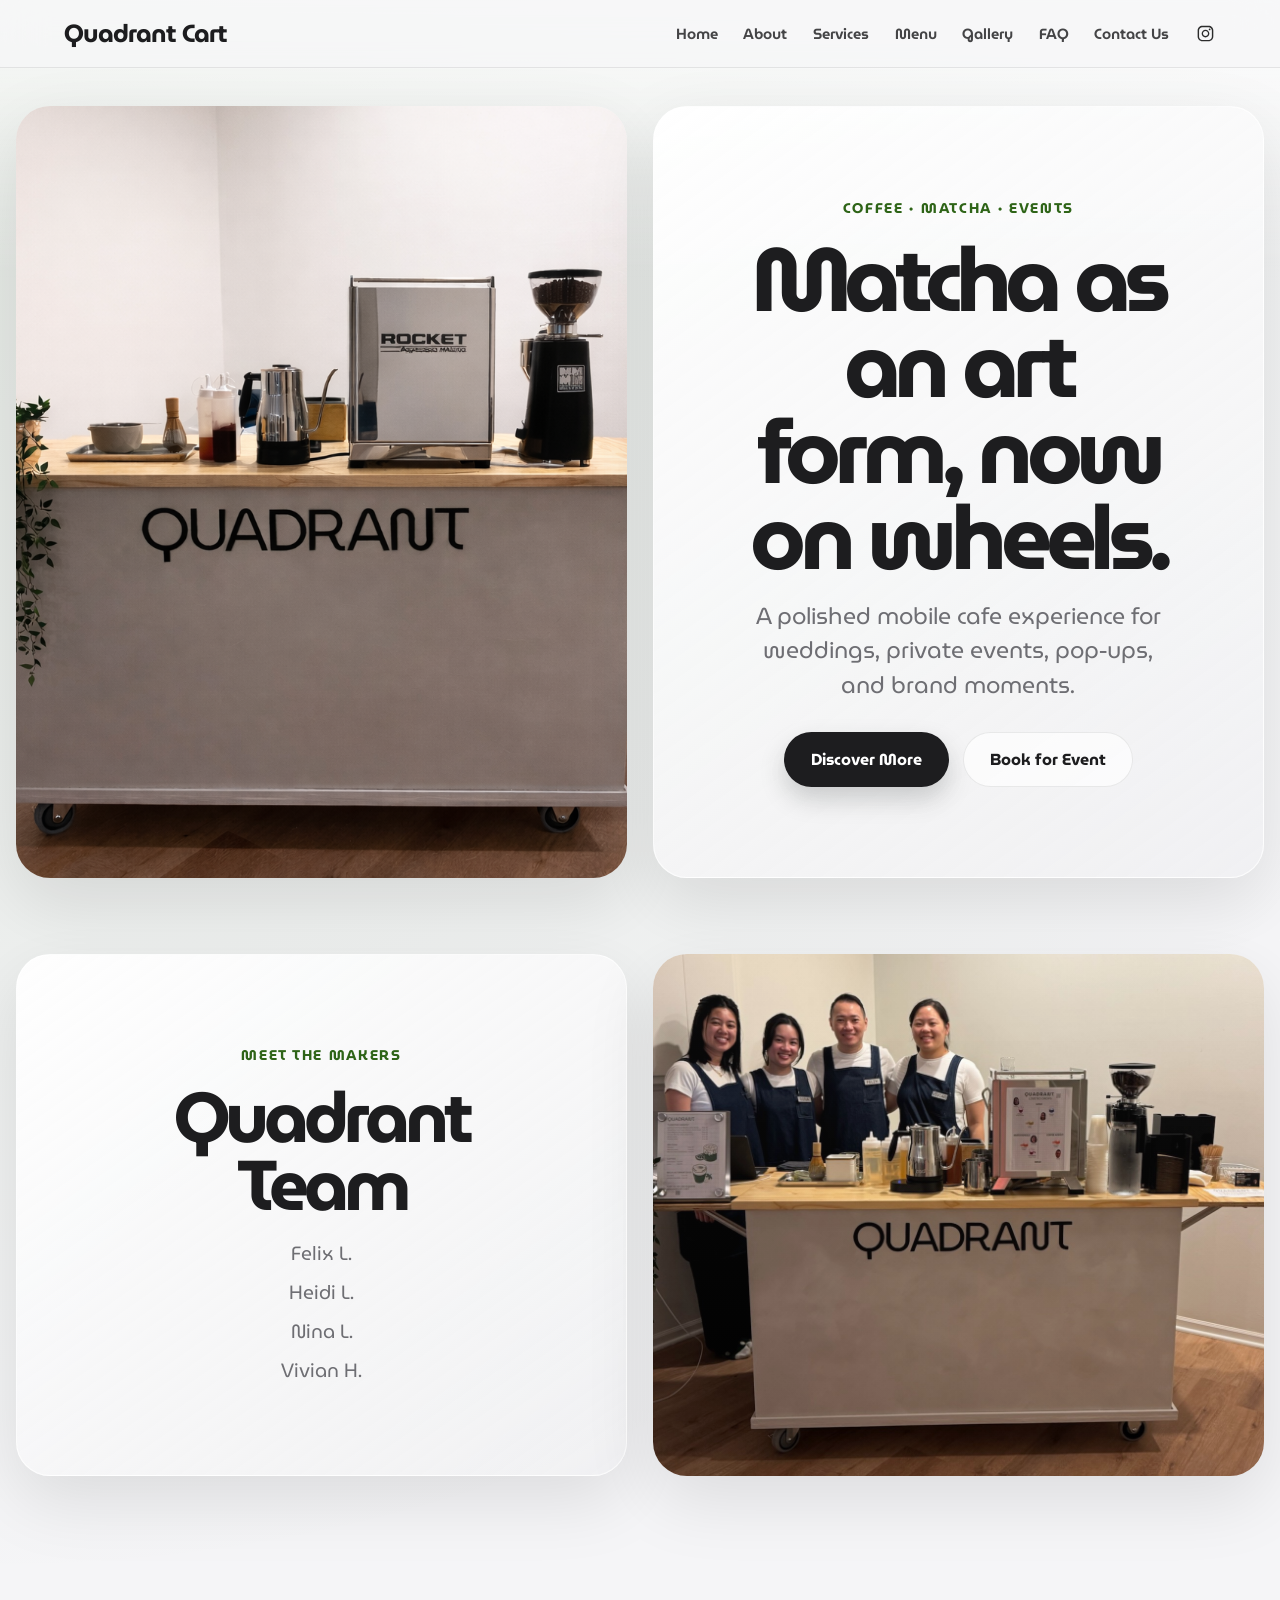
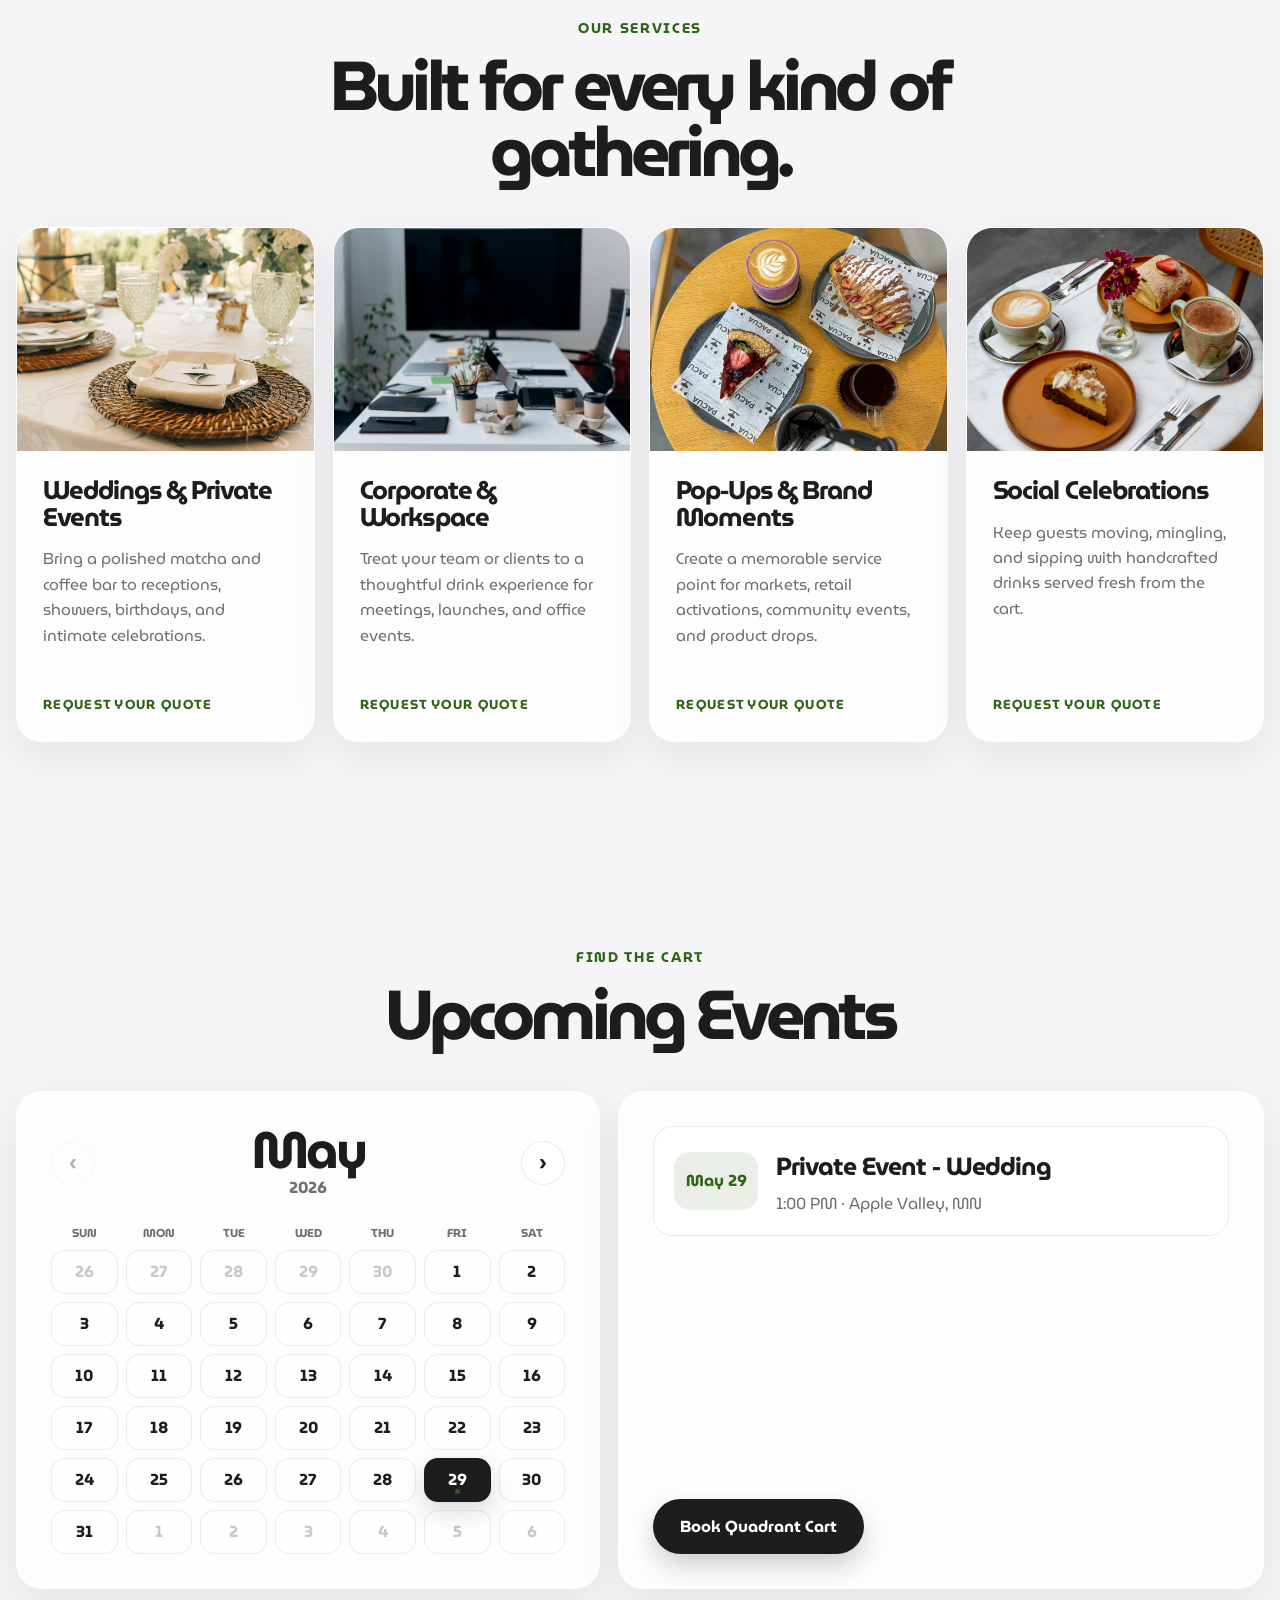
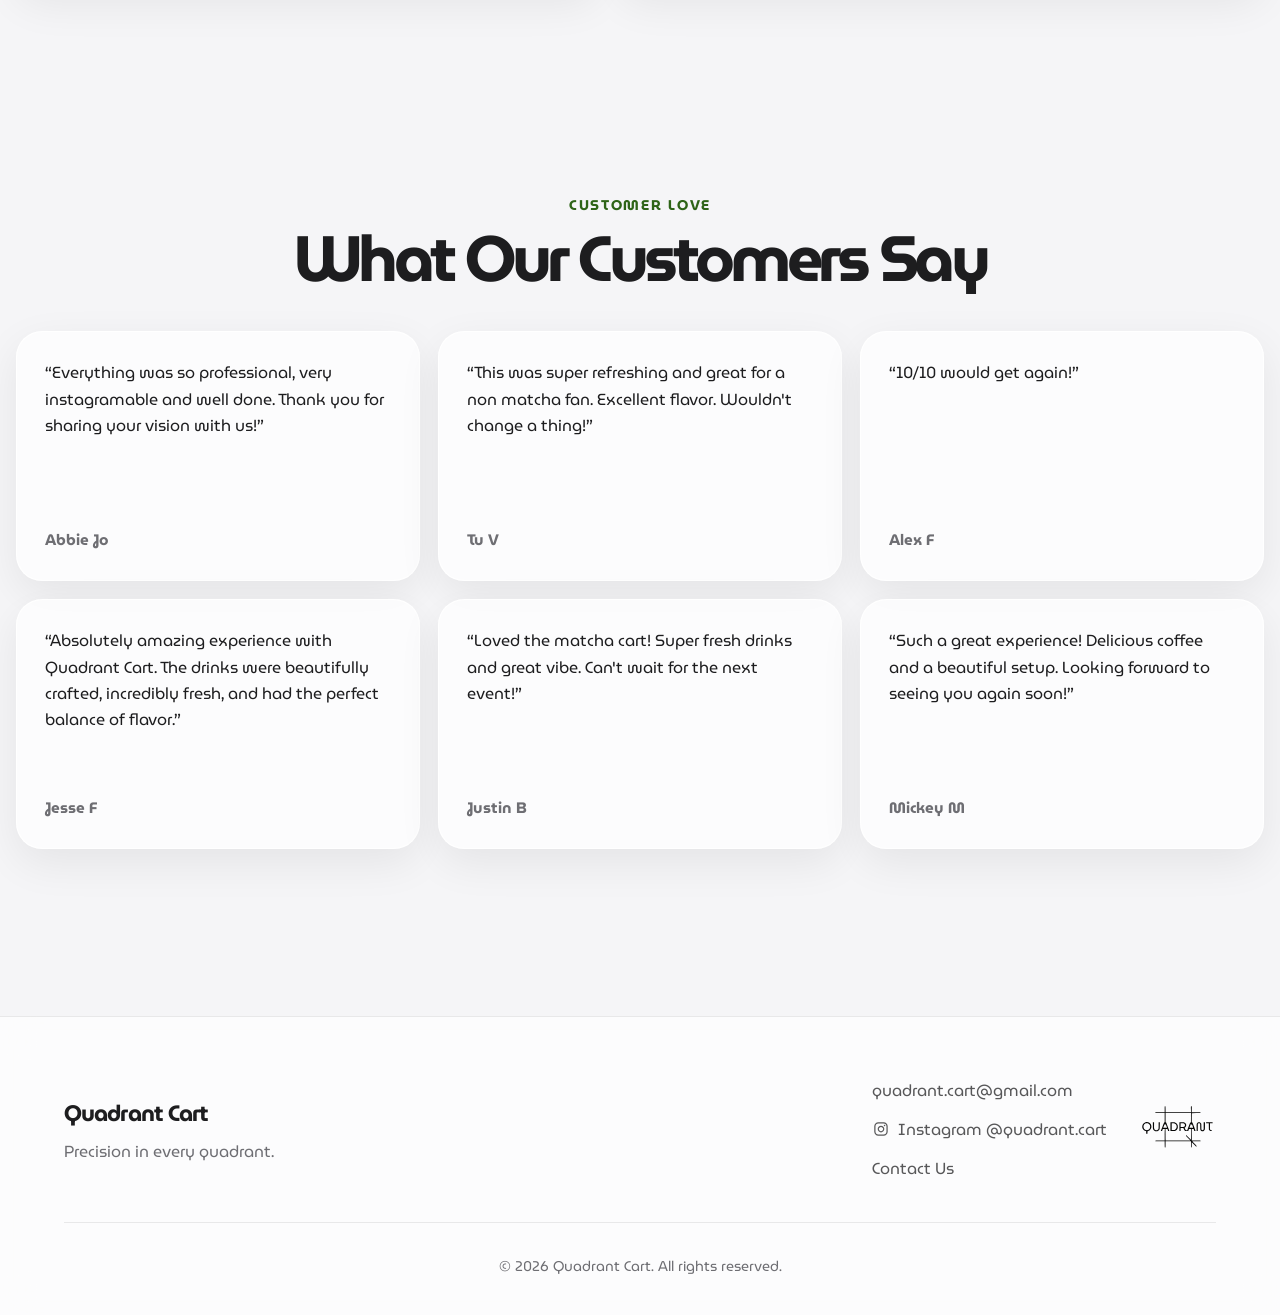
==== index.html @ f6ab9ba2 "full website update" ====
<!DOCTYPE html>
<html lang="en">

<head>
    <meta charset="UTF-8">
    <meta name="viewport" content="width=device-width, initial-scale=1.0">
    <title>QuadrantCart.com</title>

    <link rel="preconnect" href="https://fonts.googleapis.com">
    <link rel="preconnect" href="https://fonts.gstatic.com" crossorigin>
    <link rel="stylesheet" href="https://fonts.googleapis.com/css2?family=MuseoModerno:wght@400;600;700&display=swap">
    <link rel="stylesheet" href="styles.css">
</head>

<body>
    <header class="navbar">
        <a href="index.html" class="logo">Quadrant Cart</a>

        <nav aria-label="Main navigation">
            <ul class="nav-links">
                <li><a href="index.html">Home</a></li>
                <li><a href="about.html">About</a></li>
                <li><a href="services.html">Services</a></li>
                <li><a href="menu.html">Menu</a></li>
                <li><a href="gallery.html">Gallery</a></li>
                <li><a href="faq.html">FAQ</a></li>
                <li><a href="contact-us.html">Contact Us</a></li>
                <li>
                    <a href="https://www.instagram.com/quadrant.cart" target="_blank" rel="noopener">
                        <img src="insta-logo.svg" alt="@Quadrant.cart" class="nav-logo">
                    </a>
                </li>
            </ul>
        </nav>
    </header>

    <main>
        <section class="hero-section">
            <div class="box left-box" aria-label="Quadrant Cart matcha and coffee cart"></div>

            <div class="box right-box">
                <p class="eyebrow">Coffee • Matcha • Events</p>
                <h1>Matcha as an art form, now on wheels.</h1>
                <p class="hero-copy">A polished mobile cafe experience for weddings, private events, pop-ups, and brand moments.</p>
                <div class="button-group">
                    <a href="about.html" class="button button-dark">Discover More</a>
                    <a href="contact-us.html" class="button button-light">Book for Event</a>
                </div>
            </div>
        </section>

        <section class="hero-section_2 team-section">
            <div class="box left-box_2">
                <p class="eyebrow">Meet the makers</p>
                <h2>Quadrant Team</h2>
                <div class="team-list">
                    <a href="about.html#felix">Felix L.</a>
                    <a href="about.html#heidi">Heidi L.</a>
                    <a href="about.html#nina">Nina L.</a>
                    <a href="about.html#vivian">Vivian H.</a>
                </div>
            </div>
            <div class="box right-box_2" aria-label="Quadrant Cart team"></div>
        </section>

        <section class="home-services">
            <div class="section-heading">
                <p class="eyebrow">Our services</p>
                <h2>Built for every kind of gathering.</h2>
            </div>

            <div class="service-grid">
                <article class="service-card">
                    <img src="service-weddings.jpg" alt="Elegant wedding reception table setting">
                    <div class="service-card-content">
                        <h3>Weddings & Private Events</h3>
                        <p>Bring a polished matcha and coffee bar to receptions, showers, birthdays, and intimate celebrations.</p>
                        <a href="contact-us.html#booking" class="service-link">Request your quote</a>
                    </div>
                </article>

                <article class="service-card">
                    <img src="service-corporate.jpg" alt="Coffee cups arranged on a corporate meeting table">
                    <div class="service-card-content">
                        <h3>Corporate & Workspace</h3>
                        <p>Treat your team or clients to a thoughtful drink experience for meetings, launches, and office events.</p>
                        <a href="contact-us.html#booking" class="service-link">Request your quote</a>
                    </div>
                </article>

                <article class="service-card">
                    <img src="service-popups.jpg" alt="Coffee and pastries arranged for a pop-up event">
                    <div class="service-card-content">
                        <h3>Pop-Ups & Brand Moments</h3>
                        <p>Create a memorable service point for markets, retail activations, community events, and product drops.</p>
                        <a href="contact-us.html#booking" class="service-link">Request your quote</a>
                    </div>
                </article>

                <article class="service-card">
                    <img src="service-social.jpg" alt="Coffee drinks and desserts on a social celebration table">
                    <div class="service-card-content">
                        <h3>Social Celebrations</h3>
                        <p>Keep guests moving, mingling, and sipping with handcrafted drinks served fresh from the cart.</p>
                        <a href="contact-us.html#booking" class="service-link">Request your quote</a>
                    </div>
                </article>
            </div>
        </section>

        <section class="events-section" aria-labelledby="events-heading">
            <div class="section-heading">
                <p class="eyebrow">Find the cart</p>
                <h2 id="events-heading">Upcoming Events</h2>
            </div>

            <div class="events-panel">
                <div class="calendar-card" aria-label="Event calendar">
                    <div class="calendar-header">
                        <button type="button" class="calendar-nav-button" data-calendar-prev aria-label="View previous month">‹</button>
                        <div>
                            <p data-calendar-month>May</p>
                            <span data-calendar-year>2026</span>
                        </div>
                        <button type="button" class="calendar-nav-button" data-calendar-next aria-label="View next month">›</button>
                    </div>

                    <div class="calendar-grid" data-calendar-grid>
                        <span>Sun</span>
                        <span>Mon</span>
                        <span>Tue</span>
                        <span>Wed</span>
                        <span>Thu</span>
                        <span>Fri</span>
                        <span>Sat</span>
                    </div>
                </div>

                <div class="event-list" aria-label="Upcoming cart appearances">
                    <article class="event-card">
                        <time datetime="2026-05-29T13:00">May 29</time>
                        <div>
                            <h3>Private Event - Wedding</h3>
                            <p>1:00 PM · Apple Valley, MN</p>
                        </div>
                    </article>

                    <a href="contact-us.html#booking" class="button button-dark event-button">Book Quadrant Cart</a>
                </div>
            </div>
        </section>

        <section class="testimonials">
            <p class="eyebrow">Customer love</p>
            <h2>What Our Customers Say</h2>

            <div class="testimonial-container">
                <article class="testimonial-card">
                    <p>“Everything was so professional, very instagramable and well done. Thank you for sharing your vision with us!”</p>
                    <h4>Abbie Jo</h4>
                </article>

                <article class="testimonial-card">
                    <p>“This was super refreshing and great for a non matcha fan. Excellent flavor. Wouldn't change a thing!”</p>
                    <h4>Tu V</h4>
                </article>

                <article class="testimonial-card">
                    <p>“10/10 would get again!”</p>
                    <h4>Alex F</h4>
                </article>

                <article class="testimonial-card">
                    <p>“Absolutely amazing experience with Quadrant Cart. The drinks were beautifully crafted, incredibly fresh, and had the perfect balance of flavor.”</p>
                    <h4>Jesse F</h4>
                </article>

                <article class="testimonial-card">
                    <p>“Loved the matcha cart! Super fresh drinks and great vibe. Can't wait for the next event!”</p>
                    <h4>Justin B</h4>
                </article>

                <article class="testimonial-card">
                    <p>“Such a great experience! Delicious coffee and a beautiful setup. Looking forward to seeing you again soon!”</p>
                    <h4>Mickey M</h4>
                </article>
            </div>
        </section>
    </main>

    <footer class="footer">
        <div class="footer-content">
            <div class="footer-left">
                <h3>Quadrant Cart</h3>
                <p>Precision in every quadrant.</p>
            </div>

            <div class="footer-links">
                <a href="mailto:quadrant.cart@gmail.com">quadrant.cart@gmail.com</a>
                <a href="https://www.instagram.com/quadrant.cart" target="_blank" rel="noopener">Instagram @quadrant.cart</a>
                <a href="contact-us.html">Contact Us</a>
            </div>

            <div class="footer-logo">
                <a href="https://www.instagram.com/quadrant.cart" target="_blank" rel="noopener">
                    <img src="Logo.svg" alt="Quadrant Cart Logo" class="footer-img">
                </a>
            </div>
        </div>

        <div class="footer-bottom">
            <p>© 2026 Quadrant Cart. All rights reserved.</p>
        </div>
    </footer>
    <script>
        const eventDates = {
            "2026-05-29": "Private Event - Wedding"
        };

        const calendarMonths = [
            new Date(2026, 4, 1),
            new Date(2026, 5, 1),
            new Date(2026, 6, 1),
            new Date(2026, 7, 1)
        ];

        const calendarGrid = document.querySelector("[data-calendar-grid]");
        const calendarMonth = document.querySelector("[data-calendar-month]");
        const calendarYear = document.querySelector("[data-calendar-year]");
        const calendarPrevious = document.querySelector("[data-calendar-prev]");
        const calendarNext = document.querySelector("[data-calendar-next]");
        const monthFormatter = new Intl.DateTimeFormat("en-US", { month: "long" });
        let activeCalendarIndex = 0;

        const getDateKey = (year, month, day) => {
            const monthNumber = String(month + 1).padStart(2, "0");
            const dayNumber = String(day).padStart(2, "0");
            return `${year}-${monthNumber}-${dayNumber}`;
        };

        const renderCalendar = () => {
            const activeMonth = calendarMonths[activeCalendarIndex];
            const year = activeMonth.getFullYear();
            const month = activeMonth.getMonth();
            const firstDay = new Date(year, month, 1).getDay();
            const daysInMonth = new Date(year, month + 1, 0).getDate();
            const previousMonthDays = new Date(year, month, 0).getDate();

            calendarMonth.textContent = monthFormatter.format(activeMonth);
            calendarYear.textContent = year;
            calendarGrid.querySelectorAll(".calendar-day").forEach((day) => day.remove());

            for (let index = 0; index < 42; index += 1) {
                const day = document.createElement("span");
                day.className = "calendar-day";

                if (index < firstDay) {
                    day.textContent = previousMonthDays - firstDay + index + 1;
                    day.classList.add("is-muted");
                } else if (index >= firstDay + daysInMonth) {
                    day.textContent = index - firstDay - daysInMonth + 1;
                    day.classList.add("is-muted");
                } else {
                    const dateNumber = index - firstDay + 1;
                    const dateKey = getDateKey(year, month, dateNumber);
                    day.textContent = dateNumber;

                    if (eventDates[dateKey]) {
                        day.classList.add("has-event");
                        day.setAttribute("aria-label", `${eventDates[dateKey]} on ${monthFormatter.format(activeMonth)} ${dateNumber}, ${year}`);
                    }
                }

                calendarGrid.append(day);
            }

            calendarPrevious.disabled = activeCalendarIndex === 0;
            calendarNext.disabled = activeCalendarIndex === calendarMonths.length - 1;
        };

        calendarPrevious.addEventListener("click", () => {
            if (activeCalendarIndex > 0) {
                activeCalendarIndex -= 1;
                renderCalendar();
            }
        });

        calendarNext.addEventListener("click", () => {
            if (activeCalendarIndex < calendarMonths.length - 1) {
                activeCalendarIndex += 1;
                renderCalendar();
            }
        });

        renderCalendar();
    </script>
</body>

</html>
---- styles.css ----
:root {
    --bg: #f5f5f7;
    --surface: rgba(255, 255, 255, 0.78);
    --surface-solid: #ffffff;
    --text: #1d1d1f;
    --muted: #6e6e73;
    --line: rgba(0, 0, 0, 0.08);
    --accent: #2e6417;
    --shadow: 0 24px 70px rgba(0, 0, 0, 0.10);
    --radius-xl: 34px;
    --radius-md: 18px;
}

* {
    box-sizing: border-box;
}

html {
    scroll-behavior: smooth;
    scroll-padding-top: 96px;
}

body {
    margin: 0;
    background:
        radial-gradient(circle at top left, rgba(46, 100, 23, 0.10), transparent 34%),
        var(--bg);
    color: var(--text);
    font-family: 'MuseoModerno', -apple-system, BlinkMacSystemFont, "SF Pro Display", "Segoe UI", sans-serif;
    -webkit-font-smoothing: antialiased;
}

body::before {
    content: "";
    position: fixed;
    inset: 0;
    pointer-events: none;
    background: linear-gradient(180deg, rgba(255, 255, 255, 0.80), transparent 280px);
    z-index: -1;
}

.navbar {
    position: sticky;
    top: 0;
    z-index: 10;
    display: flex;
    justify-content: space-between;
    align-items: center;
    min-height: 64px;
    padding: 14px clamp(20px, 5vw, 72px);
    background: rgba(245, 245, 247, 0.72);
    border-bottom: 1px solid var(--line);
    backdrop-filter: saturate(180%) blur(22px);
    -webkit-backdrop-filter: saturate(180%) blur(22px);
}

.logo {
    color: var(--text);
    text-decoration: none;
    font-size: clamp(1.15rem, 2vw, 1.55rem);
    font-weight: 700;
    letter-spacing: -0.04em;
    white-space: nowrap;
}

.logo:hover {
    opacity: 0.72;
}

nav {
    display: flex;
    align-items: center;
}

.nav-links {
    list-style: none;
    display: flex;
    align-items: center;
    gap: clamp(12px, 2vw, 28px);
    margin: 0;
    padding: 0;
}

.nav-links a {
    color: var(--text);
    text-decoration: none;
    font-size: 0.92rem;
    font-weight: 600;
    opacity: 0.82;
    transition: opacity 0.2s ease, color 0.2s ease;
}

.nav-links a:hover {
    color: var(--accent);
    opacity: 1;
}

.nav-logo {
    display: block;
    height: 21px;
    width: auto;
}

main {
    width: min(100% - 32px, 1440px);
    margin: 0 auto;
}

.hero-section,
.hero-section_2 {
    display: grid;
    grid-template-columns: minmax(0, 1fr) minmax(0, 1fr);
    gap: clamp(16px, 2vw, 28px);
    min-height: 720px;
    padding: clamp(18px, 3vw, 38px) 0;
}

.box {
    min-width: 0;
    overflow: hidden;
    border-radius: var(--radius-xl);
    box-shadow: var(--shadow);
}

.left-box {
    background: url('cof_cart.png') center/cover no-repeat;
}

.right-box,
.left-box_2 {
    display: flex;
    flex-direction: column;
    justify-content: center;
    align-items: center;
    text-align: center;
    gap: 18px;
    padding: clamp(42px, 7vw, 96px);
    background: linear-gradient(145deg, rgba(255,255,255,0.94), rgba(239,239,241,0.72));
    border: 1px solid rgba(255, 255, 255, 0.72);
}

.eyebrow {
    margin: 0;
    color: var(--accent);
    font-size: 0.88rem;
    font-weight: 700;
    letter-spacing: 0.12em;
    text-transform: uppercase;
}

.right-box h1,
.left-box_2 h2,
.testimonials h2,
.about-right h2,
.faq-section h2 {
    margin: 0;
    color: var(--text);
    font-weight: 700;
    letter-spacing: -0.07em;
    line-height: 0.96;
}

.right-box h1 {
    max-width: 720px;
    font-size: clamp(3.5rem, 7vw, 7.8rem);
}

.hero-copy {
    max-width: 560px;
    margin: 0;
    color: var(--muted);
    font-size: clamp(1.08rem, 1.8vw, 1.45rem);
    line-height: 1.5;
}

.button-group {
    display: flex;
    justify-content: center;
    align-items: center;
    flex-wrap: wrap;
    gap: 14px;
    margin-top: 12px;
}

.button,
.but_dis,
.but_book_event {
    display: inline-flex;
    align-items: center;
    justify-content: center;
    min-height: 48px;
    padding: 14px 26px;
    border: 1px solid transparent;
    border-radius: 999px;
    font-family: inherit;
    font-size: 1rem;
    font-weight: 700;
    text-decoration: none;
    cursor: pointer;
    transition: transform 0.22s ease, box-shadow 0.22s ease, background 0.22s ease;
}

.button:hover,
.but_dis:hover,
.but_book_event:hover {
    transform: translateY(-2px);
}

.button-dark,
.but_dis {
    background: var(--text);
    color: white;
    box-shadow: 0 12px 26px rgba(0, 0, 0, 0.18);
}

.button-light,
.but_book_event {
    background: rgba(255, 255, 255, 0.68);
    color: var(--text);
    border-color: var(--line);
}

.team-section {
    min-height: 560px;
}

.left-box_2 h2 {
    font-size: clamp(3rem, 5.5vw, 6.2rem);
}

.team-list {
    display: grid;
    gap: 8px;
    color: var(--muted);
    font-size: clamp(1rem, 1.5vw, 1.25rem);
}

.team-list a {
    margin: 0;
    color: var(--muted);
    text-decoration: none;
    transition: color 0.2s ease, transform 0.2s ease;
}

.team-list a:hover {
    color: var(--accent);
    transform: translateY(-1px);
}

.right-box_2 {
    background:
        linear-gradient(180deg, rgba(255,255,255,0.04), rgba(0,0,0,0.05)),
        url('quad_team.JPG') center/cover no-repeat;
}

.home-services {
    padding: clamp(76px, 8vw, 128px) 0;
}

.section-heading {
    display: grid;
    gap: 14px;
    margin: 0 auto 42px;
    text-align: center;
}

.section-heading h2 {
    max-width: 820px;
    margin: 0 auto;
    color: var(--text);
    font-size: clamp(2.7rem, 5.4vw, 6rem);
    font-weight: 700;
    letter-spacing: -0.07em;
    line-height: 0.96;
}

.service-grid {
    display: grid;
    grid-template-columns: repeat(4, minmax(0, 1fr));
    gap: 18px;
}

.service-card {
    min-width: 0;
    overflow: hidden;
    background: rgba(255, 255, 255, 0.74);
    border: 1px solid rgba(255, 255, 255, 0.82);
    border-radius: 26px;
    box-shadow: 0 14px 44px rgba(0,0,0,0.07);
    transition: transform 0.22s ease, box-shadow 0.22s ease;
}

.service-card:hover {
    transform: translateY(-6px);
    box-shadow: 0 20px 56px rgba(0,0,0,0.10);
}

.service-card img {
    display: block;
    width: 100%;
    aspect-ratio: 4 / 3;
    object-fit: cover;
}

.service-card:nth-child(1) img {
    object-position: center 58%;
}

.service-card:nth-child(2) img {
    object-position: center 62%;
}

.service-card:nth-child(3) img {
    object-position: center 48%;
}

.service-card:nth-child(4) img {
    object-position: center 58%;
}

.service-card-content {
    display: flex;
    min-height: 290px;
    flex-direction: column;
    gap: 16px;
    padding: 26px;
}

.service-card h3 {
    margin: 0;
    color: var(--text);
    font-size: clamp(1.35rem, 2vw, 1.95rem);
    letter-spacing: -0.04em;
    line-height: 1.05;
}

.service-card p {
    margin: 0;
    color: var(--muted);
    font-size: 0.98rem;
    line-height: 1.62;
}

.service-link {
    display: inline-flex;
    width: fit-content;
    margin-top: auto;
    color: var(--accent);
    font-size: 0.82rem;
    font-weight: 700;
    letter-spacing: 0.10em;
    text-decoration: none;
    text-transform: uppercase;
}

.service-link:hover {
    color: var(--text);
}

.events-section {
    padding: clamp(76px, 8vw, 128px) 0;
}

.events-panel {
    display: grid;
    grid-template-columns: minmax(320px, 0.95fr) minmax(0, 1.05fr);
    gap: 18px;
    align-items: stretch;
}

.calendar-card,
.event-list {
    background: rgba(255, 255, 255, 0.74);
    border: 1px solid rgba(255, 255, 255, 0.82);
    border-radius: 26px;
    box-shadow: 0 14px 44px rgba(0,0,0,0.07);
}

.calendar-card {
    padding: clamp(22px, 3vw, 34px);
}

.calendar-header {
    display: flex;
    justify-content: space-between;
    align-items: center;
    gap: 18px;
    margin-bottom: 24px;
}

.calendar-header div {
    text-align: center;
}

.calendar-header p {
    margin: 0;
    color: var(--text);
    font-size: clamp(2rem, 4vw, 3.6rem);
    font-weight: 700;
    letter-spacing: -0.06em;
    line-height: 0.96;
}

.calendar-header span {
    color: var(--muted);
    font-weight: 700;
}

.calendar-nav-button {
    display: grid;
    place-items: center;
    width: 44px;
    height: 44px;
    flex: 0 0 auto;
    border: 1px solid var(--line);
    border-radius: 999px;
    background: rgba(255, 255, 255, 0.72);
    color: var(--text);
    cursor: pointer;
    font-family: inherit;
    font-size: 1.45rem;
    font-weight: 700;
    transition: background 0.22s ease, color 0.22s ease, opacity 0.22s ease;
}

.calendar-nav-button:hover:not(:disabled) {
    background: var(--text);
    color: white;
}

.calendar-nav-button:disabled {
    cursor: not-allowed;
    opacity: 0.34;
}

.calendar-grid {
    display: grid;
    grid-template-columns: repeat(7, minmax(0, 1fr));
    gap: 8px;
}

.calendar-grid > span:not(.calendar-day) {
    color: var(--muted);
    font-size: 0.72rem;
    font-weight: 700;
    text-align: center;
    text-transform: uppercase;
}

.calendar-day {
    display: grid;
    place-items: center;
    min-height: 44px;
    border: 1px solid var(--line);
    border-radius: 14px;
    background: rgba(255, 255, 255, 0.64);
    color: var(--text);
    font-weight: 700;
}

.calendar-day.is-muted {
    color: rgba(110, 110, 115, 0.38);
}

.calendar-day.has-event {
    position: relative;
    background: var(--text);
    color: white;
    box-shadow: 0 10px 24px rgba(0, 0, 0, 0.14);
}

.calendar-day.has-event::after {
    content: "";
    position: absolute;
    bottom: 7px;
    width: 5px;
    height: 5px;
    border-radius: 999px;
    background: var(--accent);
}

.event-list {
    display: flex;
    flex-direction: column;
    gap: 14px;
    padding: clamp(22px, 3vw, 34px);
}

.event-card {
    display: grid;
    grid-template-columns: 84px 1fr;
    gap: 18px;
    align-items: center;
    padding: 20px;
    border: 1px solid var(--line);
    border-radius: 20px;
    background: rgba(255, 255, 255, 0.68);
}

.event-card time {
    display: grid;
    place-items: center;
    min-height: 58px;
    border-radius: 16px;
    background: rgba(46, 100, 23, 0.10);
    color: var(--accent);
    font-weight: 700;
}

.event-card h3 {
    margin: 0 0 6px;
    color: var(--text);
    font-size: clamp(1.15rem, 2vw, 1.55rem);
    letter-spacing: -0.04em;
}

.event-card p {
    margin: 0;
    color: var(--muted);
    line-height: 1.45;
}

.event-button {
    align-self: flex-start;
    margin-top: auto;
}

.services-page {
    padding: clamp(64px, 8vw, 112px) 0 24px;
}

.services-page-hero {
    max-width: 920px;
    margin: 0 auto clamp(58px, 7vw, 92px);
    text-align: center;
}

.services-page-hero h1 {
    margin: 12px auto 20px;
    color: var(--text);
    font-size: clamp(3rem, 7vw, 7rem);
    font-weight: 700;
    letter-spacing: -0.07em;
    line-height: 0.96;
}

.services-page-hero p:last-child {
    max-width: 720px;
    margin: 0 auto;
    color: var(--muted);
    font-size: clamp(1.05rem, 1.6vw, 1.3rem);
    line-height: 1.55;
}

.package-section,
.service-details-section,
.quote-section {
    padding: clamp(58px, 7vw, 92px) 0;
}

.package-grid {
    display: grid;
    grid-template-columns: repeat(4, minmax(0, 1fr));
    gap: 18px;
}

.package-card,
.service-detail-card,
.quote-section {
    background: rgba(255, 255, 255, 0.74);
    border: 1px solid rgba(255, 255, 255, 0.82);
    border-radius: 26px;
    box-shadow: 0 14px 44px rgba(0,0,0,0.07);
}

.package-card {
    display: flex;
    min-height: 330px;
    flex-direction: column;
    padding: 28px;
}

.package-number {
    margin: 0 0 22px;
    color: var(--accent);
    font-size: clamp(1.45rem, 2.4vw, 2rem);
    font-weight: 700;
    letter-spacing: -0.04em;
}

.package-card ul,
.service-detail-card ul {
    display: grid;
    gap: 12px;
    margin: 0;
    padding-left: 20px;
    color: var(--text);
    line-height: 1.55;
}

.package-card li::marker,
.service-detail-card li::marker {
    color: var(--accent);
}

.service-details-section {
    display: grid;
    grid-template-columns: repeat(2, minmax(0, 1fr));
    gap: 18px;
}

.service-detail-card {
    padding: 32px;
}

.service-detail-card h2,
.quote-copy h2 {
    margin: 0 0 14px;
    color: var(--text);
    font-size: clamp(2rem, 4vw, 3.8rem);
    letter-spacing: -0.07em;
    line-height: 0.96;
}

.service-detail-card p,
.quote-copy p {
    margin: 0 0 22px;
    color: var(--muted);
    line-height: 1.65;
}

.quote-section {
    display: grid;
    grid-template-columns: minmax(0, 0.82fr) minmax(320px, 1.18fr);
    gap: clamp(28px, 5vw, 70px);
    align-items: start;
    padding: clamp(28px, 5vw, 54px);
}

.quote-copy {
    position: sticky;
    top: 104px;
}

.quote-form {
    display: flex;
    flex-direction: column;
    gap: 18px;
}

.quote-form input,
.quote-form select,
.quote-form textarea {
    width: 100%;
    padding: 18px;
    border: 1px solid var(--line);
    border-radius: 16px;
    background: rgba(255, 255, 255, 0.78);
    color: var(--text);
    font-family: inherit;
    font-size: 0.95rem;
}

.quote-form input:focus,
.quote-form select:focus,
.quote-form textarea:focus {
    border-color: rgba(46, 100, 23, 0.42);
    box-shadow: 0 0 0 4px rgba(46, 100, 23, 0.10);
    outline: none;
}

.quote-options {
    display: grid;
    gap: 12px;
    margin: 0;
    padding: 18px;
    border: 1px solid var(--line);
    border-radius: 16px;
    background: rgba(255, 255, 255, 0.50);
}

.quote-options legend {
    padding: 0 8px;
    color: var(--muted);
    font-size: 0.86rem;
    font-weight: 700;
}

.quote-options label {
    display: flex;
    gap: 10px;
    align-items: center;
    color: var(--text);
}

.quote-options input {
    width: auto;
}

.quote-form button {
    align-self: flex-start;
    min-height: 48px;
    padding: 14px 26px;
    border: 1px solid var(--text);
    border-radius: 999px;
    background: var(--text);
    color: white;
    cursor: pointer;
    font-family: inherit;
    font-size: 1rem;
    font-weight: 700;
}

.quote-form button:hover {
    background: transparent;
    color: var(--text);
}

.testimonials {
    padding: clamp(78px, 8vw, 132px) 0;
    text-align: center;
}

.testimonials h2 {
    margin: 12px auto 42px;
    max-width: 820px;
    font-size: clamp(2.6rem, 5vw, 5.6rem);
}

.testimonial-container {
    display: grid;
    grid-template-columns: repeat(3, minmax(0, 1fr));
    gap: 18px;
}

.testimonial-card {
    display: flex;
    flex-direction: column;
    justify-content: space-between;
    min-height: 250px;
    padding: 28px;
    text-align: left;
    background: rgba(255, 255, 255, 0.72);
    border: 1px solid rgba(255, 255, 255, 0.80);
    border-radius: 26px;
    box-shadow: 0 14px 44px rgba(0,0,0,0.07);
    transition: transform 0.22s ease, box-shadow 0.22s ease;
}

.testimonial-card:hover {
    transform: translateY(-6px);
    box-shadow: 0 20px 56px rgba(0,0,0,0.10);
}

.testimonial-card p {
    margin: 0;
    color: var(--text);
    font-size: 1rem;
    line-height: 1.65;
}

.testimonial-card h4 {
    margin: 24px 0 0;
    color: var(--muted);
    font-size: 0.95rem;
}

.footer {
    margin: clamp(32px, 5vw, 72px) auto 0;
    padding: 54px clamp(20px, 5vw, 72px) 24px;
    color: var(--text);
    background: rgba(255, 255, 255, 0.70);
    border-top: 1px solid var(--line);
    backdrop-filter: blur(18px);
    -webkit-backdrop-filter: blur(18px);
}

.footer-content {
    display: grid;
    grid-template-columns: 1fr auto auto;
    align-items: center;
    gap: 32px;
    max-width: 1440px;
    margin: 0 auto;
}

.footer-left h3 {
    margin: 0 0 8px;
    font-size: 1.4rem;
    letter-spacing: -0.04em;
}

.footer-left p {
    margin: 0;
    color: var(--muted);
}

.footer-links a,
.footer-social a {
    display: block;
    color: var(--text);
    text-decoration: none;
    margin: 7px 0;
    opacity: 0.74;
    transition: opacity 0.2s ease, color 0.2s ease, transform 0.2s ease;
}

.footer-links a:hover,
.footer-social a:hover {
    color: var(--accent);
    opacity: 1;
}

.footer-links a[href*="instagram"] {
    display: inline-flex;
    align-items: center;
    gap: 8px;
}

.footer-links a[href*="instagram"]::before {
    content: "";
    width: 18px;
    height: 18px;
    flex: 0 0 18px;
    background: currentColor;
    -webkit-mask: url("insta-logo.svg") center / contain no-repeat;
    mask: url("insta-logo.svg") center / contain no-repeat;
}

.footer-links a[href*="instagram"]:hover {
    transform: translateX(2px);
}

.footer-bottom {
    max-width: 1440px;
    margin: 34px auto 0;
    padding-top: 18px;
    border-top: 1px solid var(--line);
    text-align: center;
    color: var(--muted);
    font-size: 0.88rem;
}

.footer-img {
    display: block;
    height: 64px;
    width: auto;
    transition: transform 0.22s ease, opacity 0.22s ease;
}

.footer-img:hover {
    transform: scale(1.04);
}

.gallery-page {
    padding: clamp(64px, 8vw, 112px) 0 24px;
}

.gallery-hero {
    max-width: 900px;
    margin: 0 auto clamp(48px, 6vw, 76px);
    text-align: center;
}

.gallery-hero h1 {
    margin: 12px auto 18px;
    color: var(--text);
    font-size: clamp(3.2rem, 7vw, 7rem);
    font-weight: 700;
    letter-spacing: -0.07em;
    line-height: 0.96;
}

.gallery-hero p:last-child {
    max-width: 680px;
    margin: 0 auto;
    color: var(--muted);
    font-size: clamp(1.05rem, 1.6vw, 1.3rem);
    line-height: 1.55;
}

.gallery-section {
    padding: 0 0 clamp(58px, 7vw, 92px);
}

.gallery-container {
    columns: 3 280px;
    column-gap: 18px;
}

.gallery-item {
    display: inline-block;
    width: 100%;
    margin: 0 0 18px;
    overflow: hidden;
    border: 1px solid rgba(255, 255, 255, 0.82);
    border-radius: 26px;
    background: transparent;
    box-shadow: 0 14px 44px rgba(0,0,0,0.07);
    transition: transform 0.22s ease, box-shadow 0.22s ease;
    break-inside: avoid;
}

.gallery-item:hover {
    transform: translateY(-6px);
    box-shadow: 0 20px 56px rgba(0,0,0,0.10);
}

.gallery-image-button {
    display: block;
    width: 100%;
    padding: 0;
    border: 0;
    background: transparent;
    cursor: zoom-in;
    line-height: 0;
}

.gallery-image-button:focus-visible {
    outline: 4px solid rgba(46, 100, 23, 0.28);
    outline-offset: -4px;
}

.gallery-item img {
    width: 100%;
    height: auto;
    display: block;
    transition: transform 0.32s ease;
}

.gallery-item:hover img {
    transform: scale(1.04);
}

.gallery-lightbox {
    position: fixed;
    inset: 0;
    z-index: 100;
    display: grid;
    place-items: center;
    padding: clamp(18px, 4vw, 52px);
    background: rgba(245, 245, 247, 0.86);
    backdrop-filter: blur(18px);
    -webkit-backdrop-filter: blur(18px);
}

.gallery-lightbox[hidden] {
    display: none;
}

.gallery-lightbox img {
    max-width: min(100%, 1180px);
    max-height: 86vh;
    object-fit: contain;
    border-radius: 26px;
    box-shadow: var(--shadow);
    animation: galleryPop 0.22s ease-out;
}

.gallery-lightbox-close {
    position: fixed;
    top: clamp(16px, 3vw, 32px);
    right: clamp(16px, 3vw, 32px);
    min-height: 44px;
    padding: 11px 18px;
    border: 1px solid var(--line);
    border-radius: 999px;
    background: var(--text);
    color: white;
    cursor: pointer;
    font-family: inherit;
    font-weight: 700;
}

.has-open-lightbox {
    overflow: hidden;
}

@keyframes galleryPop {
    from {
        opacity: 0;
        transform: scale(0.96);
    }
    to {
        opacity: 1;
        transform: scale(1);
    }
}

.about-section {
    padding: 70px 20px;
}

.about-container {
    max-width: 1200px;
    margin: 0 auto;
    display: flex;
    align-items: center;
    gap: 60px;
}

.about-left,
.about-right {
    flex: 1;
}

.about-left {
    display: flex;
    align-items: center;
    justify-content: center;
    aspect-ratio: 4 / 3;
    overflow: hidden;
    border-radius: 28px;
    background: var(--soft);
    box-shadow: var(--shadow);
}

.about-left img {
    width: 100%;
    height: 100%;
    object-fit: cover;
    object-position: center;
    display: block;
}

.about-left-felix {
    display: block;
    aspect-ratio: auto;
    background: transparent;
}

.about-left img[src="felix.PNG"] {
    height: auto;
    object-fit: initial;
}

.about-left img[src="heidi.HEIC"] {
    object-position: 68% center;
}

.about-left img[src="vivian.PNG"] {
    object-position: center 28%;
}

.about-right h2 {
    font-size: clamp(2.4rem, 4vw, 4.4rem);
    margin-bottom: 20px;
}

.about-right p {
    color: var(--muted);
    font-size: 1.12rem;
    line-height: 1.7;
}

.about-container.reverse {
    flex-direction: row-reverse;
}

.faq-section {
    max-width: 920px;
    margin: 0 auto;
    padding: 88px 20px;
}

.faq-section > .eyebrow {
    text-align: center;
}

.faq-section h2 {
    text-align: center;
    font-size: clamp(2.4rem, 5vw, 5rem);
    margin-bottom: 44px;
}

.faq details {
    margin-bottom: 14px;
    padding: 22px 24px;
    background: rgba(255, 255, 255, 0.74);
    border: 1px solid rgba(255, 255, 255, 0.82);
    border-radius: 20px;
    box-shadow: 0 12px 34px rgba(0,0,0,0.06);
}

.faq summary {
    color: var(--text);
    font-size: 1.15rem;
    font-weight: 700;
    cursor: pointer;
    list-style: none;
    position: relative;
    padding-right: 34px;
}

.faq summary::-webkit-details-marker {
    display: none;
}

.faq summary::after {
    content: "+";
    position: absolute;
    right: 0;
    font-size: 1.6rem;
    transition: 0.3s;
}

.faq details[open] summary::after {
    content: "−";
}

.faq p {
    margin-top: 15px;
    color: var(--muted);
    font-size: 1rem;
    line-height: 1.65;
}

@keyframes fadeIn {
    from {
        opacity: 0;
        transform: translateY(-5px);
    }
    to {
        opacity: 1;
        transform: translateY(0);
    }
}

details[open] p {
    animation: fadeIn 0.3s ease-in;
}

.contact-form {
    max-width: 620px;
    margin: auto;
    display: flex;
    flex-direction: column;
    gap: 15px;
}

.contact-form input,
.contact-form textarea {
    padding: 14px 16px;
    font-size: 16px;
    border: 1px solid var(--line);
    border-radius: 14px;
    background: rgba(255,255,255,0.75);
    font-family: inherit;
}

.contact-form button {
    padding: 14px;
    background: var(--text);
    color: white;
    border: none;
    border-radius: 999px;
    cursor: pointer;
    font-family: inherit;
    font-weight: 700;
}

.menu-page {
    padding: clamp(64px, 8vw, 112px) 0 24px;
}

.menu-page-hero {
    max-width: 920px;
    margin: 0 auto clamp(58px, 7vw, 92px);
    text-align: center;
}

.menu-page-hero h1 {
    margin: 12px auto 20px;
    color: var(--text);
    font-size: clamp(3rem, 7vw, 7rem);
    font-weight: 700;
    letter-spacing: -0.07em;
    line-height: 0.96;
}

.menu-page-hero p:last-child {
    max-width: 720px;
    margin: 0 auto;
    color: var(--muted);
    font-size: clamp(1.05rem, 1.6vw, 1.3rem);
    line-height: 1.55;
}

.menu-card-section,
.quadrant-menu-section {
    padding: clamp(58px, 7vw, 92px) 0;
}

.menu-grid {
    display: grid;
    grid-template-columns: repeat(6, minmax(0, 1fr));
    gap: 18px;
    align-items: stretch;
}

.menu-card {
    min-width: 0;
    padding: 28px;
    background: rgba(255, 255, 255, 0.74);
    border: 1px solid rgba(255, 255, 255, 0.82);
    border-radius: 26px;
    box-shadow: 0 14px 44px rgba(0,0,0,0.07);
}

.menu-card-featured {
    grid-column: span 3;
    grid-row: span 2;
}

.menu-card:not(.menu-card-featured) {
    grid-column: span 3;
}

.menu-card h3 {
    margin: 0 0 22px;
    color: var(--accent);
    font-size: clamp(1.45rem, 2.8vw, 2.4rem);
    font-weight: 700;
    letter-spacing: -0.04em;
    line-height: 1;
}

.menu-card ul {
    display: grid;
    gap: 14px;
    margin: 0;
    padding: 0;
    list-style: none;
}

.menu-card li {
    display: flex;
    justify-content: space-between;
    align-items: baseline;
    gap: 16px;
    color: var(--text);
    line-height: 1.45;
}

.menu-card li span {
    flex: 0 0 auto;
    color: var(--muted);
    font-size: 0.86rem;
    font-weight: 700;
}

.quadrant-map {
    position: relative;
    display: grid;
    min-height: 720px;
    padding: clamp(48px, 6vw, 82px);
    overflow: hidden;
    background:
        linear-gradient(rgba(46, 100, 23, 0.18) 1px, transparent 1px),
        linear-gradient(90deg, rgba(46, 100, 23, 0.18) 1px, transparent 1px),
        rgba(255, 255, 255, 0.74);
    background-size: 34px 34px;
    border: 1px solid rgba(255, 255, 255, 0.82);
    border-radius: 26px;
    box-shadow: 0 14px 44px rgba(0,0,0,0.07);
}

.quadrant-map::before,
.quadrant-map::after {
    content: "";
    position: absolute;
    background: var(--accent);
    opacity: 0.82;
}

.quadrant-map::before {
    left: 50%;
    top: 12%;
    bottom: 12%;
    width: 4px;
    transform: translateX(-50%);
}

.quadrant-map::after {
    top: 54%;
    left: 8%;
    right: 8%;
    height: 4px;
    transform: translateY(-50%);
}

.axis-label {
    position: absolute;
    z-index: 1;
    padding: 6px 10px;
    background: rgba(255, 255, 255, 0.78);
    border-radius: 14px;
    color: var(--accent);
    font-weight: 700;
    letter-spacing: -0.04em;
    text-transform: uppercase;
}

.axis-top {
    top: 24px;
    left: 50%;
    transform: translateX(-50%);
    font-size: clamp(1.6rem, 4vw, 3rem);
}

.axis-bottom {
    bottom: 24px;
    left: 50%;
    transform: translateX(-50%);
    font-size: clamp(1.6rem, 4vw, 3rem);
}

.axis-left {
    left: 28px;
    top: 51%;
    transform: translateY(-50%);
    font-size: clamp(1.2rem, 3vw, 2.2rem);
}

.axis-right {
    right: 28px;
    top: 51%;
    transform: translateY(-50%);
    font-size: clamp(1.2rem, 3vw, 2.2rem);
}

.quadrant-drink {
    position: absolute;
    z-index: 1;
    display: grid;
    justify-items: center;
    gap: 8px;
    max-width: 190px;
    padding: 18px;
    text-align: center;
    background: rgba(255, 255, 255, 0.82);
    border: 1px solid rgba(255, 255, 255, 0.92);
    border-radius: 22px;
    box-shadow: 0 12px 34px rgba(0,0,0,0.08);
}

.quadrant-drink img {
    width: 74px;
    height: 74px;
    object-fit: cover;
    border-radius: 999px;
    box-shadow: 0 8px 24px rgba(0,0,0,0.12);
}

.quadrant-drink span {
    color: var(--muted);
    font-size: 0.8rem;
    font-weight: 700;
    text-transform: uppercase;
}

.quadrant-drink h3 {
    margin: 0;
    color: var(--accent);
    font-size: clamp(1rem, 2vw, 1.35rem);
    letter-spacing: -0.04em;
    line-height: 1.05;
}

.quadrant-drink-heidi {
    top: 14%;
    left: 10%;
}

.quadrant-drink-nina {
    top: 28%;
    left: 38%;
}

.quadrant-drink-ginger {
    top: 17%;
    right: 13%;
}

.quadrant-drink-vivian {
    left: 37%;
    bottom: 17%;
}

.quadrant-drink-orange-tonic {
    left: 13%;
    bottom: 29%;
}

.quadrant-drink-felix {
    right: 13%;
    bottom: 18%;
}

@media (max-width: 1040px) {
    .navbar {
        align-items: flex-start;
        gap: 18px;
        flex-direction: column;
    }

    .nav-links {
        flex-wrap: wrap;
    }

    .hero-section,
    .hero-section_2 {
        grid-template-columns: 1fr;
        min-height: auto;
    }

    .events-panel {
        grid-template-columns: 1fr;
    }

    .left-box,
    .right-box_2 {
        min-height: 520px;
    }

    .testimonial-container,
    .service-grid,
    .package-grid {
        grid-template-columns: repeat(2, minmax(0, 1fr));
    }

    .menu-grid {
        grid-template-columns: repeat(2, minmax(0, 1fr));
    }

    .menu-card-featured,
    .menu-card:not(.menu-card-featured) {
        grid-column: auto;
        grid-row: auto;
    }

    .quote-section {
        grid-template-columns: 1fr;
    }

    .quote-copy {
        position: static;
    }

    .gallery-container {
        columns: 2;
    }

    .service-card-content {
        min-height: 250px;
    }

    .footer-content {
        grid-template-columns: 1fr;
        text-align: center;
        justify-items: center;
    }
}

@media (max-width: 800px) {
    main {
        width: min(100% - 22px, 1440px);
    }

    .right-box h1 {
        font-size: clamp(3rem, 14vw, 5.2rem);
    }

    .left-box,
    .right-box_2 {
        min-height: 430px;
    }

    .testimonial-container,
    .service-grid,
    .package-grid,
    .service-details-section,
    .menu-grid {
        grid-template-columns: 1fr;
    }

    .menu-card-featured {
        grid-column: auto;
    }

    .quadrant-map {
        min-height: 860px;
    }

    .axis-left,
    .axis-right {
        top: 50%;
        writing-mode: vertical-rl;
    }

    .about-container,
    .about-container.reverse {
        flex-direction: column;
        gap: 30px;
    }

    .about-left img {
        height: 100%;
    }
}

@media (max-width: 600px) {
    .navbar {
        padding: 14px 18px;
    }

    .nav-links {
        gap: 12px 16px;
    }

    .nav-links a {
        font-size: 0.84rem;
    }

    .box {
        border-radius: 24px;
    }

    .right-box,
    .left-box_2 {
        padding: 42px 22px;
    }

    .button-group {
        flex-direction: column;
        width: 100%;
    }

    .button,
    .but_dis,
    .but_book_event {
        width: 100%;
    }

    .service-card-content {
        min-height: auto;
        padding: 24px;
    }

    .package-card,
    .service-detail-card,
    .quote-section,
    .menu-card {
        padding: 24px;
    }

    .quadrant-map {
        min-height: auto;
        padding: 28px;
        background:
            linear-gradient(rgba(46, 100, 23, 0.14) 1px, transparent 1px),
            linear-gradient(90deg, rgba(46, 100, 23, 0.14) 1px, transparent 1px),
            rgba(255, 255, 255, 0.74);
        background-size: 28px 28px;
    }

    .quadrant-map::before,
    .quadrant-map::after,
    .axis-label {
        display: none;
    }

    .quadrant-drink {
        position: static;
        max-width: none;
        margin-bottom: 14px;
    }

    .quadrant-drink:last-child {
        margin-bottom: 0;
    }

    .quote-form button {
        width: 100%;
    }

    .calendar-grid {
        gap: 6px;
    }

    .calendar-day {
        min-height: 38px;
        border-radius: 12px;
        font-size: 0.86rem;
    }

    .event-card {
        grid-template-columns: 1fr;
    }

    .event-card time {
        width: fit-content;
        min-height: 0;
        padding: 10px 14px;
    }

    .gallery-container {
        columns: 1;
    }
}
.contact-page {
    padding-top: clamp(84px, 10vw, 140px);
    padding-bottom: 100px;
    color: var(--text);
}

.contact-hero {
    text-align: center;
    margin-bottom: 72px;
    padding: 0 20px;
}

.contact-hero h1 {
    font-size: clamp(3rem, 8vw, 6rem);
    font-weight: 700;
    letter-spacing: -0.07em;
    line-height: 0.96;
    margin-bottom: 20px;
}

.hero-subtext {
    color: var(--muted);
    font-size: 1.1rem;
    margin-bottom: 35px;
}

.contact-tabs {
    width: fit-content;
    margin: 0 auto;
    display: flex;
    justify-content: center;
    gap: 8px;
    flex-wrap: wrap;
    padding: 8px;
    background: rgba(255, 255, 255, 0.70);
    border: 1px solid rgba(255, 255, 255, 0.82);
    border-radius: 999px;
    box-shadow: 0 14px 44px rgba(0,0,0,0.07);
}

.contact-tab {
    min-height: 42px;
    padding: 11px 20px;
    border: 1px solid transparent;
    border-radius: 999px;
    background: transparent;
    color: var(--text);
    cursor: pointer;
    font-family: inherit;
    font-size: 0.95rem;
    font-weight: 700;
    opacity: 0.72;
    transition: background 0.22s ease, color 0.22s ease, opacity 0.22s ease, box-shadow 0.22s ease;
}

.contact-tab:hover,
.contact-tab.is-active {
    background: var(--text);
    color: white;
    opacity: 1;
    box-shadow: 0 10px 24px rgba(0, 0, 0, 0.14);
}

.contact-form-section {
    max-width: 760px;
    margin: 0 auto;
    padding: 34px;
    background: rgba(255, 255, 255, 0.74);
    border: 1px solid rgba(255, 255, 255, 0.82);
    border-radius: 28px;
    box-shadow: 0 14px 44px rgba(0,0,0,0.07);
}

.contact-form-section[hidden] {
    display: none;
}

.form-heading {
    text-align: center;
    margin-bottom: 34px;
}

.form-heading h2 {
    color: var(--text);
    font-size: 2rem;
    margin-bottom: 15px;
    letter-spacing: -0.04em;
}

.form-heading p {
    color: var(--muted);
    line-height: 1.7;
}

.contact-form {
    display: flex;
    flex-direction: column;
    gap: 18px;
}

.form-row {
    display: grid;
    grid-template-columns: 1fr 1fr;
    gap: 18px;
}

.field-label {
    display: grid;
    gap: 8px;
    color: var(--muted);
    font-size: 0.86rem;
    font-weight: 700;
}

.contact-form input,
.contact-form textarea {
    width: 100%;
    padding: 18px;
    border: 1px solid var(--line);
    border-radius: 16px;
    background: rgba(255, 255, 255, 0.78);
    font-family: inherit;
    font-size: 0.95rem;
    color: var(--text);
}

.contact-form input:focus,
.contact-form textarea:focus {
    border-color: rgba(46, 100, 23, 0.42);
    box-shadow: 0 0 0 4px rgba(46, 100, 23, 0.10);
    outline: none;
}

.contact-form textarea {
    resize: vertical;
}

.contact-form button {
    align-self: center;
    margin-top: 10px;
    padding: 15px 42px;
    border: 1px solid var(--text);
    border-radius: 999px;
    background: var(--text);
    color: white;
    cursor: pointer;
    transition: 0.25s ease;
    font-family: inherit;
    font-weight: 700;
}

.contact-form button:hover {
    background: transparent;
    color: var(--text);
}

@media (max-width: 768px) {

    .form-row {
        grid-template-columns: 1fr;
    }

    .contact-tabs {
        width: 100%;
        border-radius: 24px;
    }

    .contact-tab {
        flex: 1;
    }

    .contact-hero {
        margin-bottom: 70px;
    }

    .contact-form-section {
        padding: 24px;
    }

}
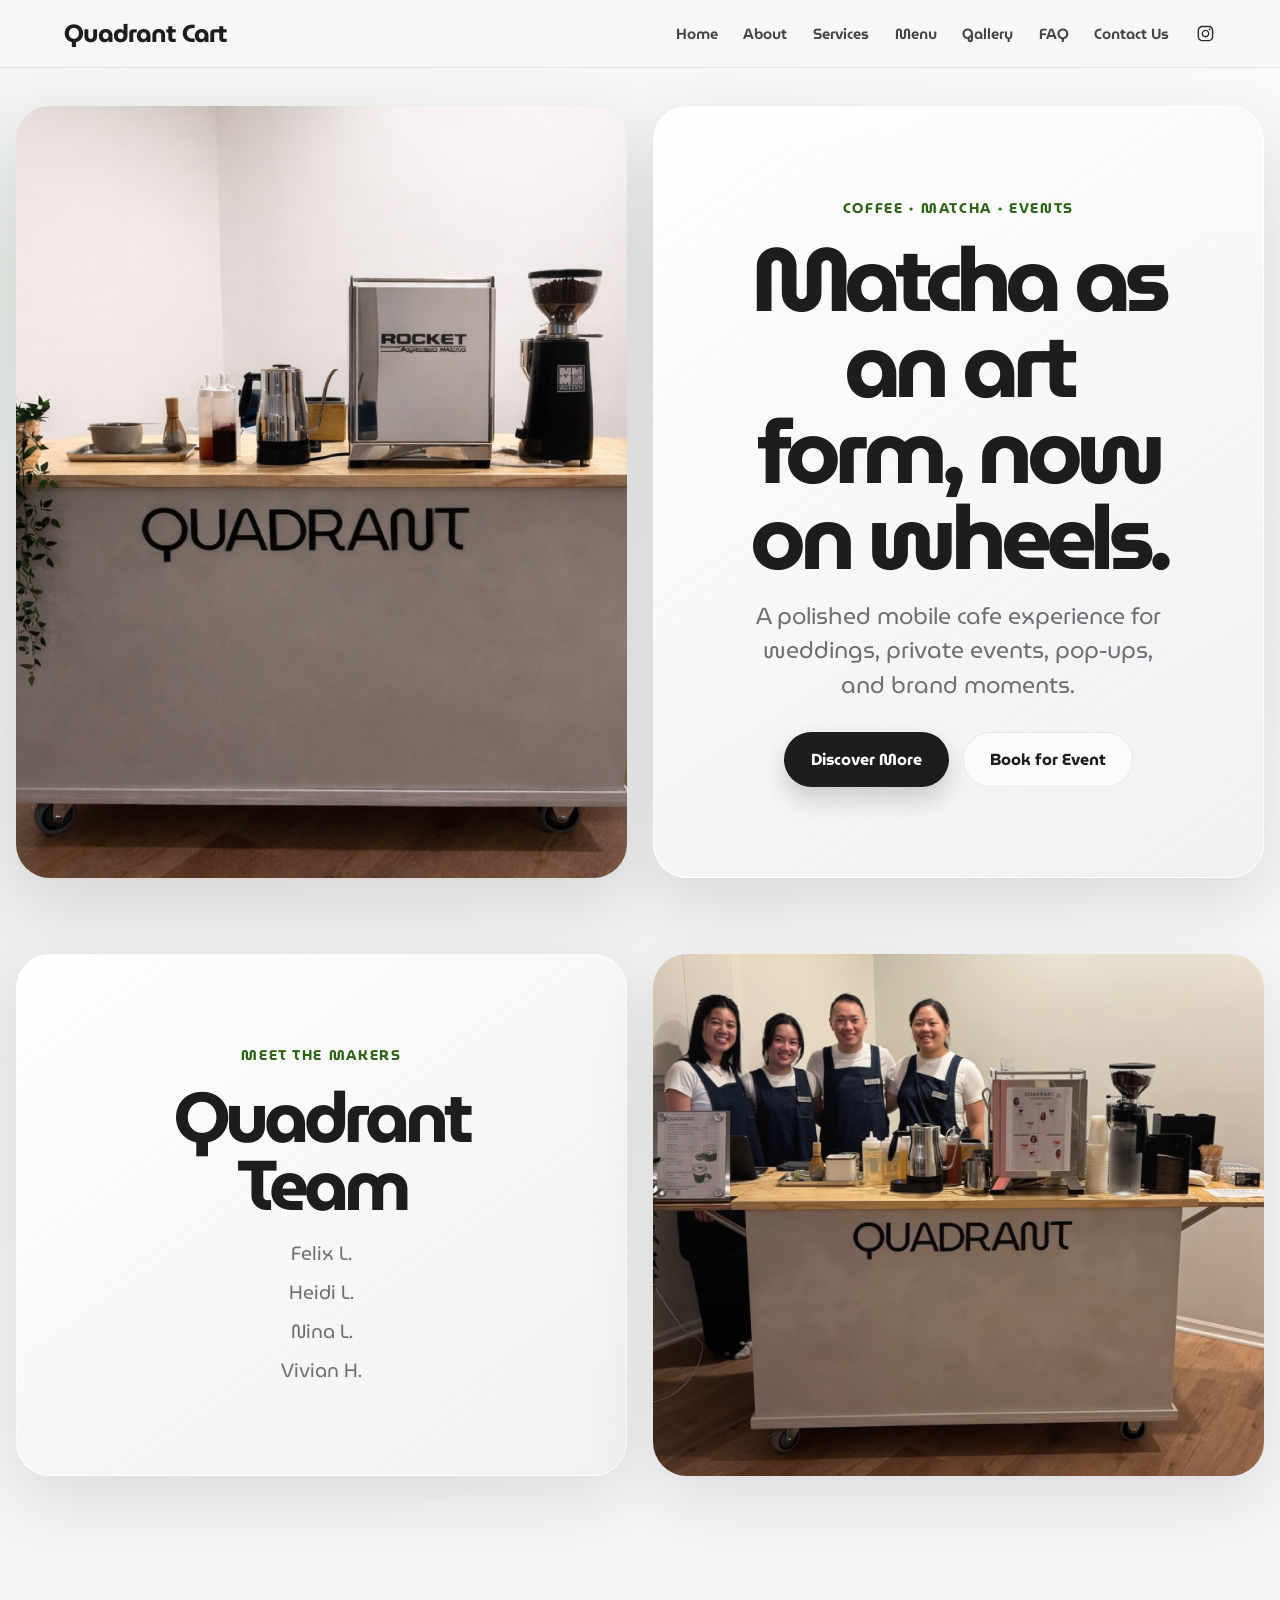
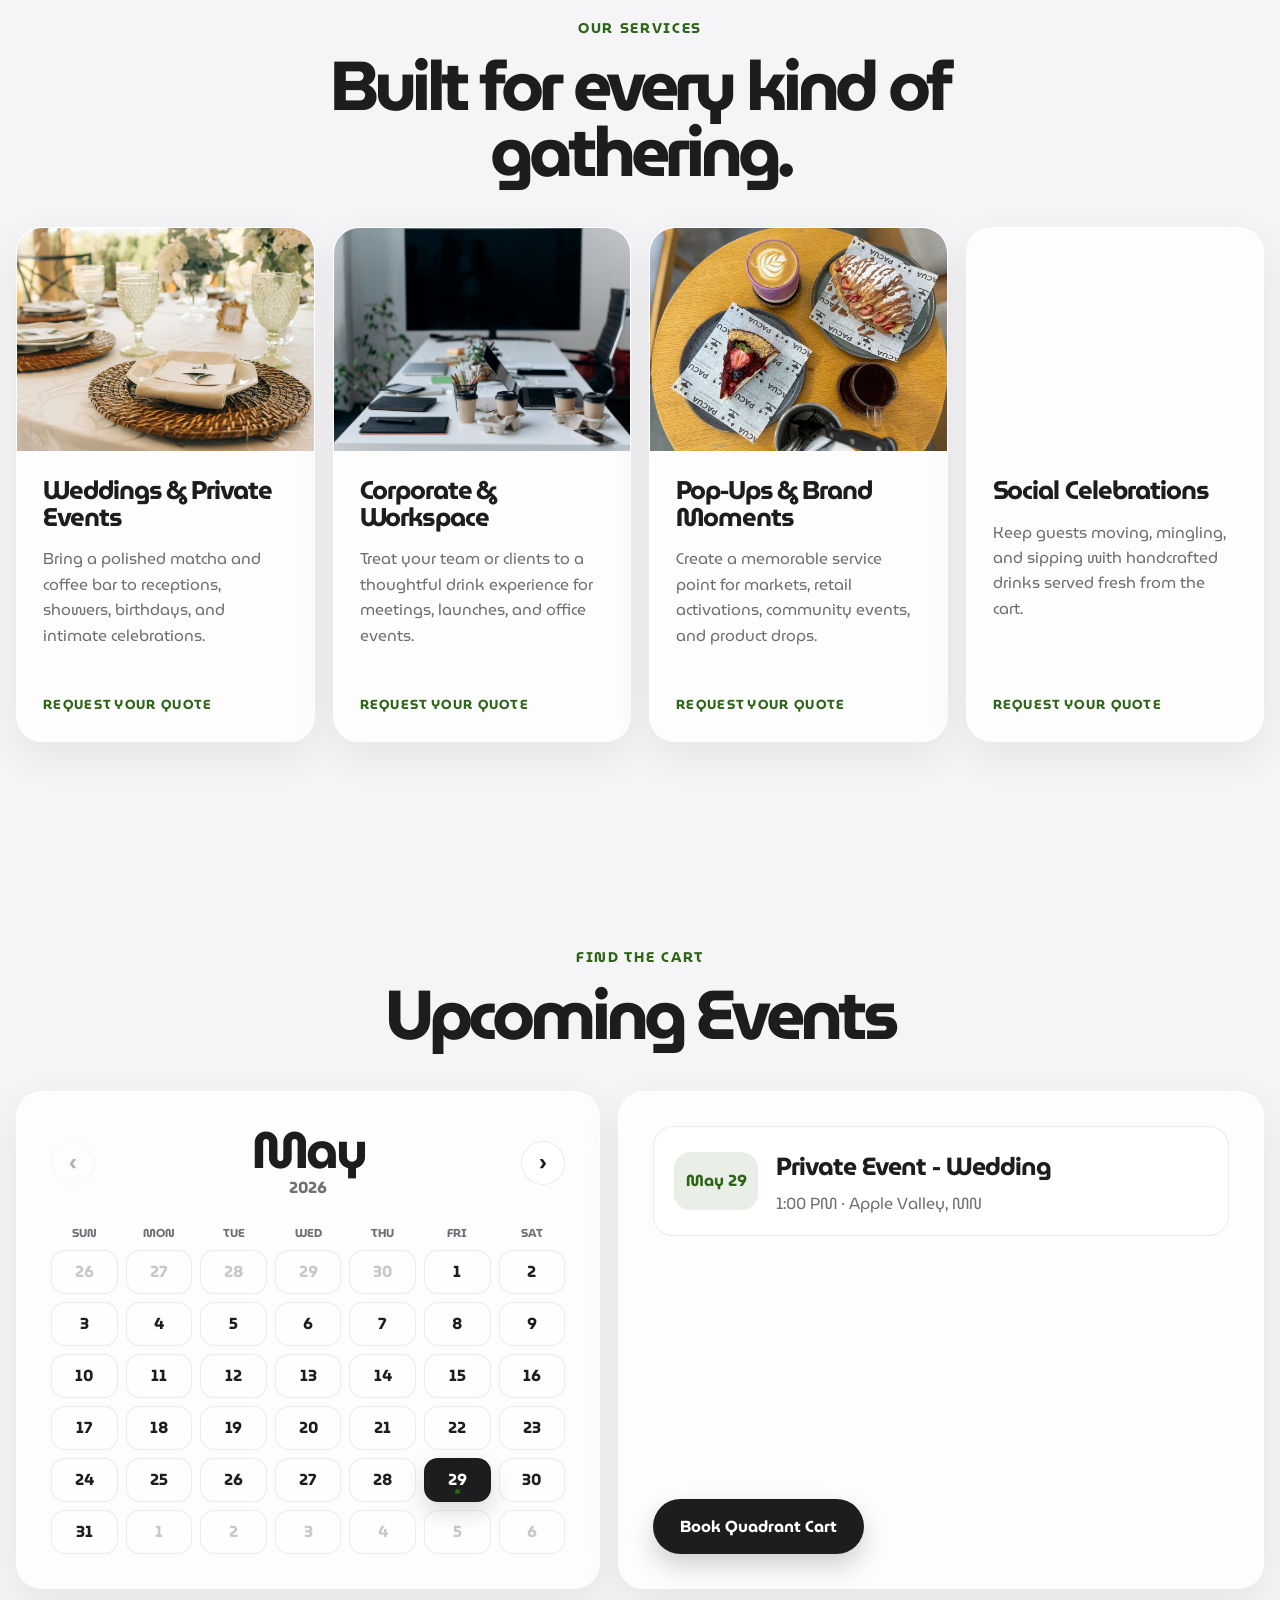
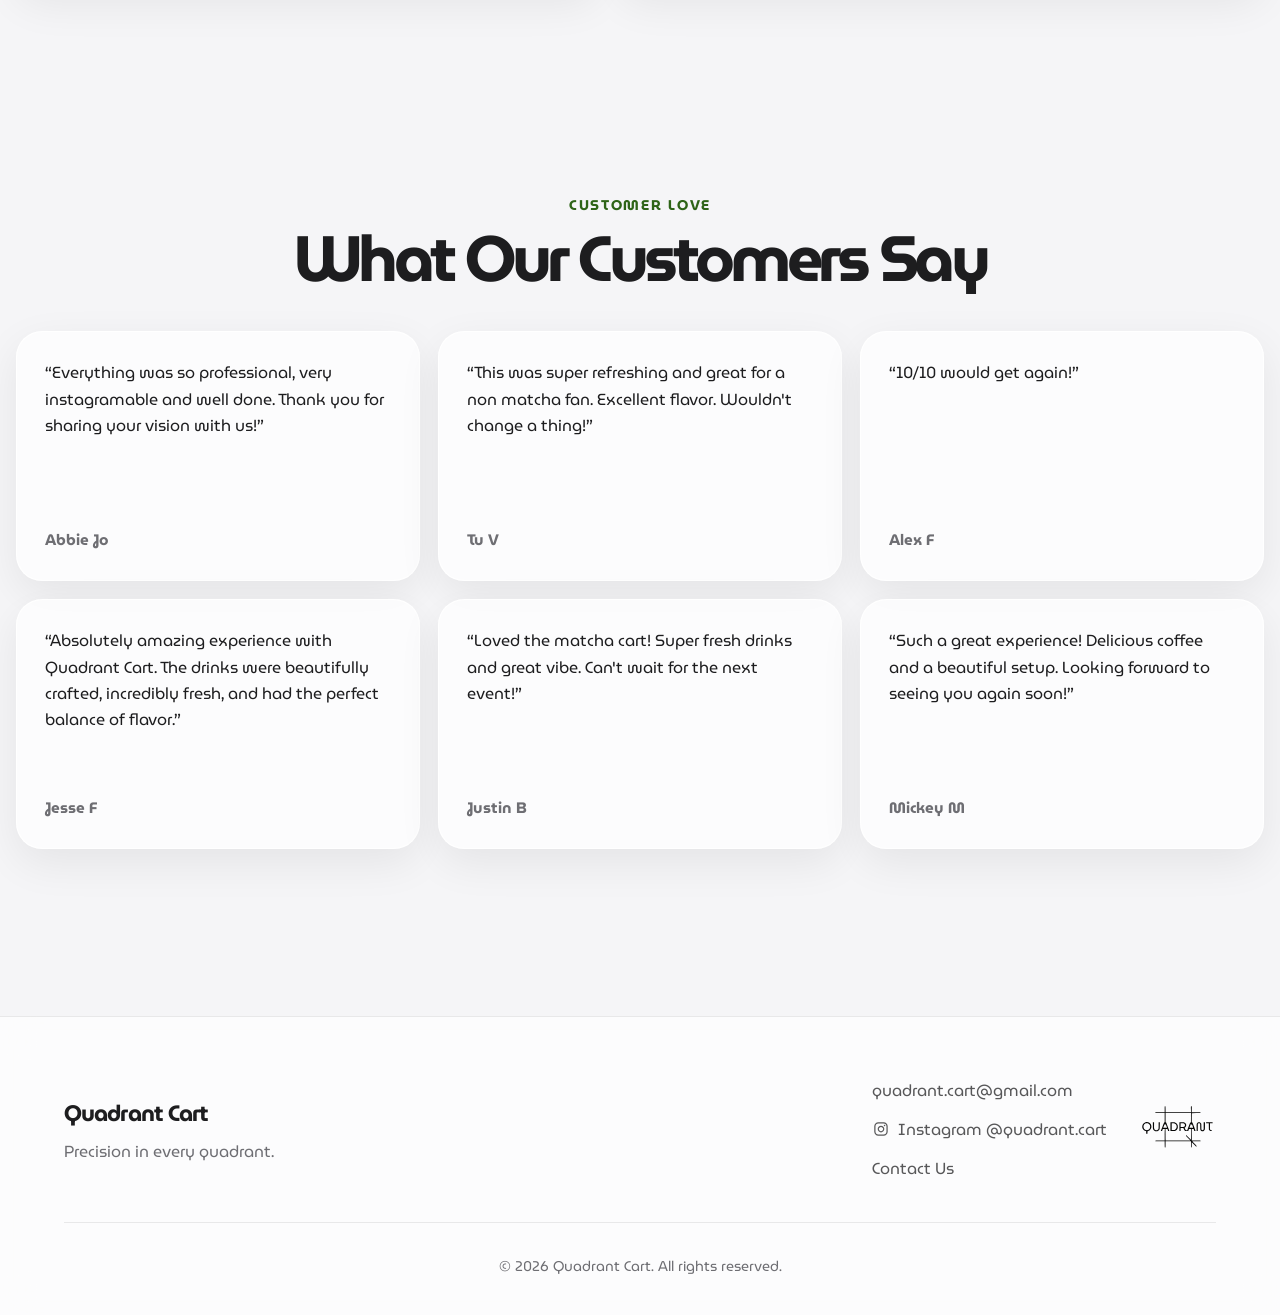
==== commit d786982b: "Optimized Code" ====
--- a/index.html
+++ b/index.html
@@ -27,7 +27,7 @@
                 <li><a href="contact-us.html">Contact Us</a></li>
                 <li>
                     <a href="https://www.instagram.com/quadrant.cart" target="_blank" rel="noopener">
-                        <img src="insta-logo.svg" alt="@Quadrant.cart" class="nav-logo">
+                        <img src="insta-logo.svg" alt="@Quadrant.cart" class="nav-logo" width="32" height="32" decoding="async">
                     </a>
                 </li>
             </ul>
@@ -71,7 +71,7 @@
 
             <div class="service-grid">
                 <article class="service-card">
-                    <img src="service-weddings.jpg" alt="Elegant wedding reception table setting">
+                    <img src="optimized/service-weddings.jpg" alt="Elegant wedding reception table setting" loading="lazy" decoding="async">
                     <div class="service-card-content">
                         <h3>Weddings & Private Events</h3>
                         <p>Bring a polished matcha and coffee bar to receptions, showers, birthdays, and intimate celebrations.</p>
@@ -80,7 +80,7 @@
                 </article>
 
                 <article class="service-card">
-                    <img src="service-corporate.jpg" alt="Coffee cups arranged on a corporate meeting table">
+                    <img src="optimized/service-corporate.jpg" alt="Coffee cups arranged on a corporate meeting table" loading="lazy" decoding="async">
                     <div class="service-card-content">
                         <h3>Corporate & Workspace</h3>
                         <p>Treat your team or clients to a thoughtful drink experience for meetings, launches, and office events.</p>
@@ -89,7 +89,7 @@
                 </article>
 
                 <article class="service-card">
-                    <img src="service-popups.jpg" alt="Coffee and pastries arranged for a pop-up event">
+                    <img src="optimized/service-popups.jpg" alt="Coffee and pastries arranged for a pop-up event" loading="lazy" decoding="async">
                     <div class="service-card-content">
                         <h3>Pop-Ups & Brand Moments</h3>
                         <p>Create a memorable service point for markets, retail activations, community events, and product drops.</p>
@@ -98,7 +98,7 @@
                 </article>
 
                 <article class="service-card">
-                    <img src="service-social.jpg" alt="Coffee drinks and desserts on a social celebration table">
+                    <img src="optimized/service-social.jpg" alt="Coffee drinks and desserts on a social celebration table" loading="lazy" decoding="async">
                     <div class="service-card-content">
                         <h3>Social Celebrations</h3>
                         <p>Keep guests moving, mingling, and sipping with handcrafted drinks served fresh from the cart.</p>
@@ -203,7 +203,7 @@
 
             <div class="footer-logo">
                 <a href="https://www.instagram.com/quadrant.cart" target="_blank" rel="noopener">
-                    <img src="Logo.svg" alt="Quadrant Cart Logo" class="footer-img">
+                    <img src="Logo.svg" alt="Quadrant Cart Logo" class="footer-img" loading="lazy" decoding="async">
                 </a>
             </div>
         </div>
--- a/styles.css
+++ b/styles.css
@@ -123,7 +123,7 @@
 }
 
 .left-box {
-    background: url('cof_cart.png') center/cover no-repeat;
+    background: url('optimized/cof-cart.jpg') center/cover no-repeat;
 }
 
 .right-box,
@@ -250,7 +250,7 @@
 .right-box_2 {
     background:
         linear-gradient(180deg, rgba(255,255,255,0.04), rgba(0,0,0,0.05)),
-        url('quad_team.JPG') center/cover no-repeat;
+        url('optimized/quad-team.jpg') center/cover no-repeat;
 }
 
 .home-services {
@@ -1029,16 +1029,16 @@
     background: transparent;
 }
 
-.about-left img[src="felix.PNG"] {
+.about-left img[src="optimized/felix.jpg"] {
     height: auto;
     object-fit: initial;
 }
 
-.about-left img[src="heidi.HEIC"] {
+.about-left img[src="optimized/heidi.jpg"] {
     object-position: 68% center;
 }
 
-.about-left img[src="vivian.PNG"] {
+.about-left img[src="optimized/vivian.jpg"] {
     object-position: center 28%;
 }
 
@@ -1128,35 +1128,6 @@
 
 details[open] p {
     animation: fadeIn 0.3s ease-in;
-}
-
-.contact-form {
-    max-width: 620px;
-    margin: auto;
-    display: flex;
-    flex-direction: column;
-    gap: 15px;
-}
-
-.contact-form input,
-.contact-form textarea {
-    padding: 14px 16px;
-    font-size: 16px;
-    border: 1px solid var(--line);
-    border-radius: 14px;
-    background: rgba(255,255,255,0.75);
-    font-family: inherit;
-}
-
-.contact-form button {
-    padding: 14px;
-    background: var(--text);
-    color: white;
-    border: none;
-    border-radius: 999px;
-    cursor: pointer;
-    font-family: inherit;
-    font-weight: 700;
 }
 
 .menu-page {
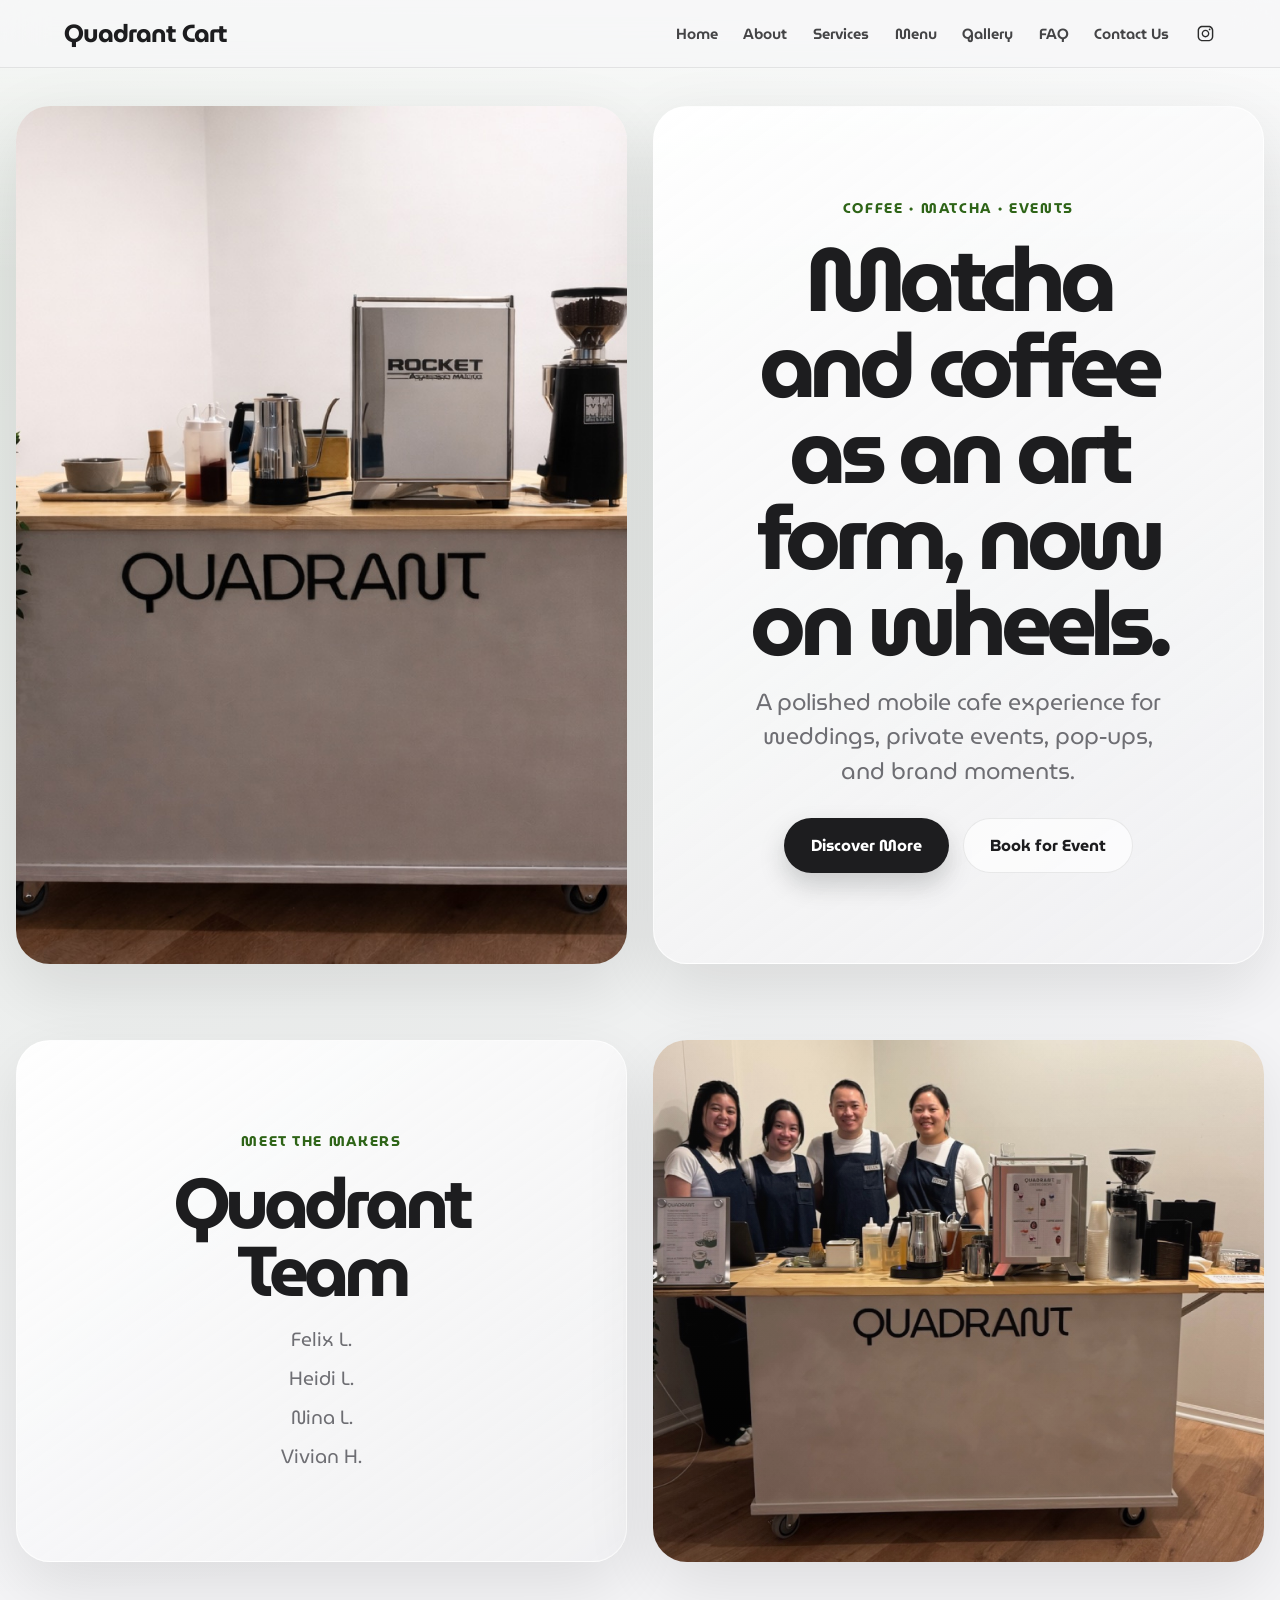
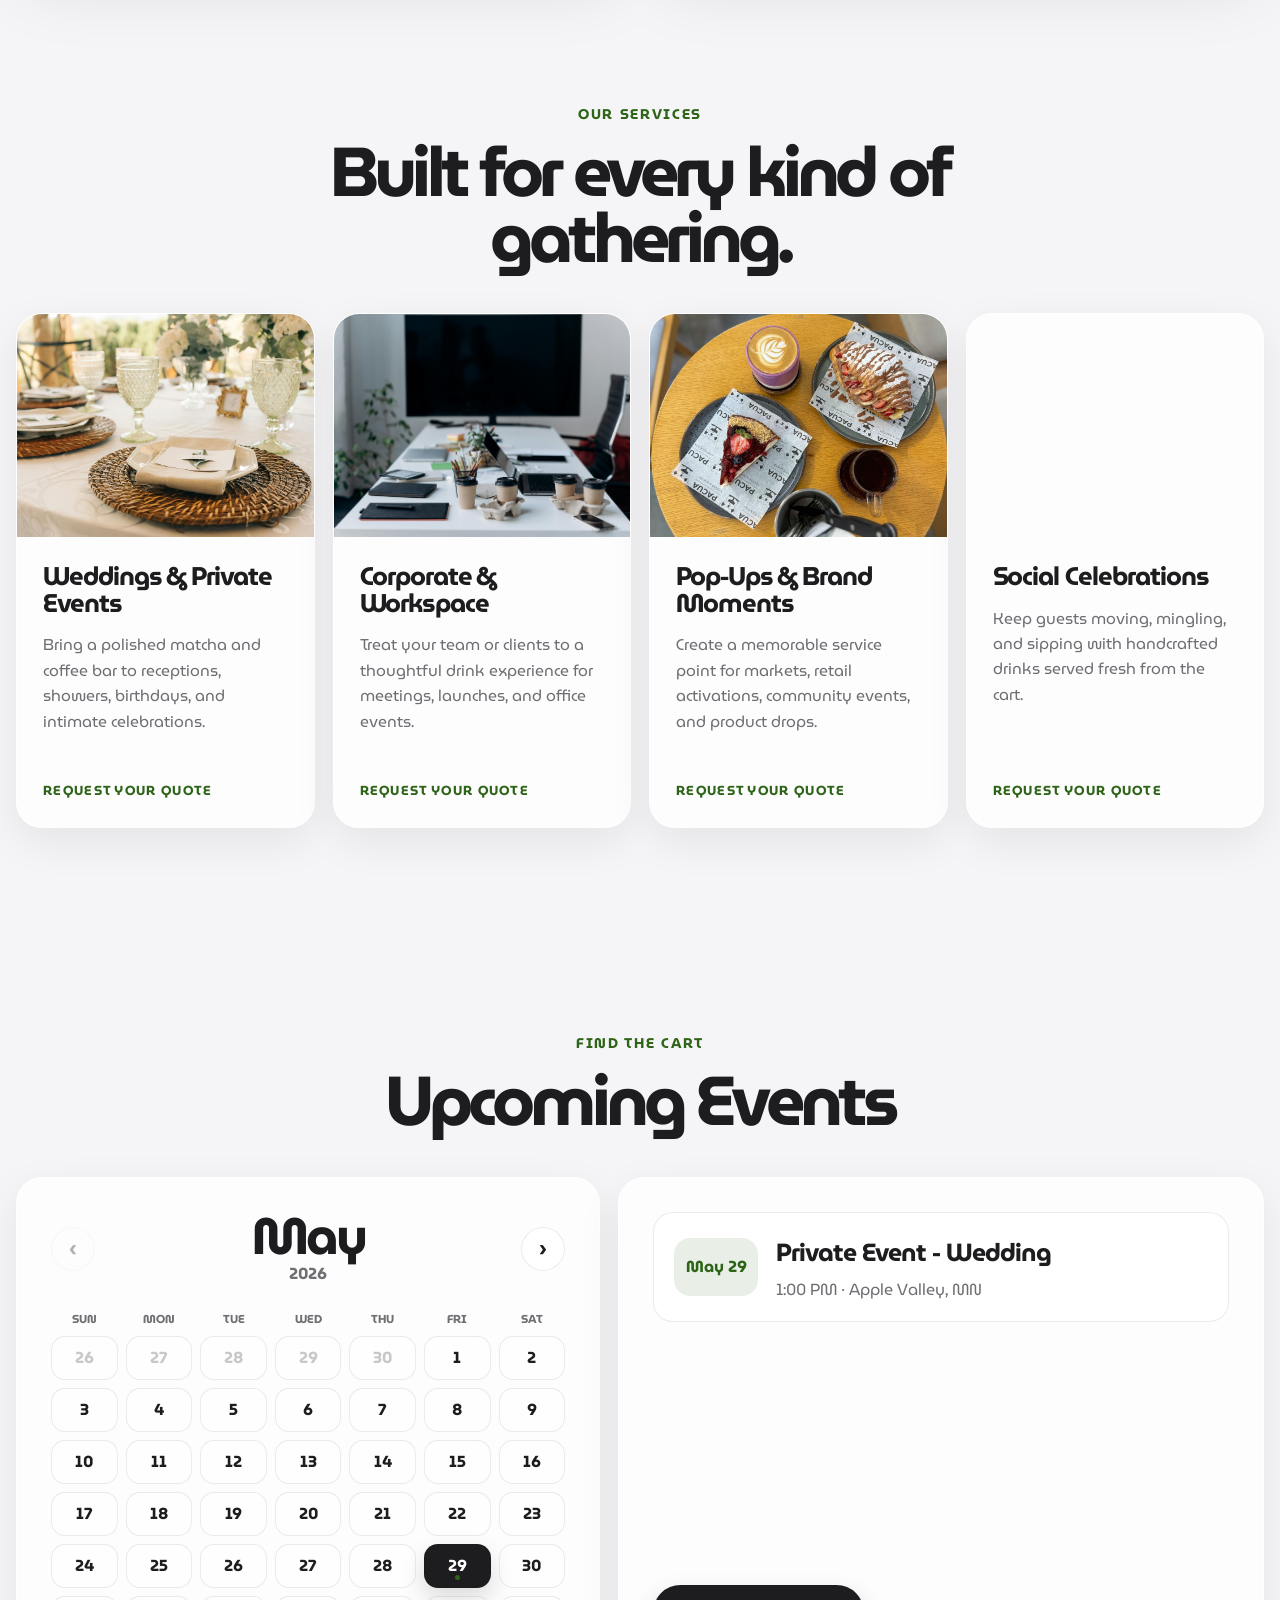
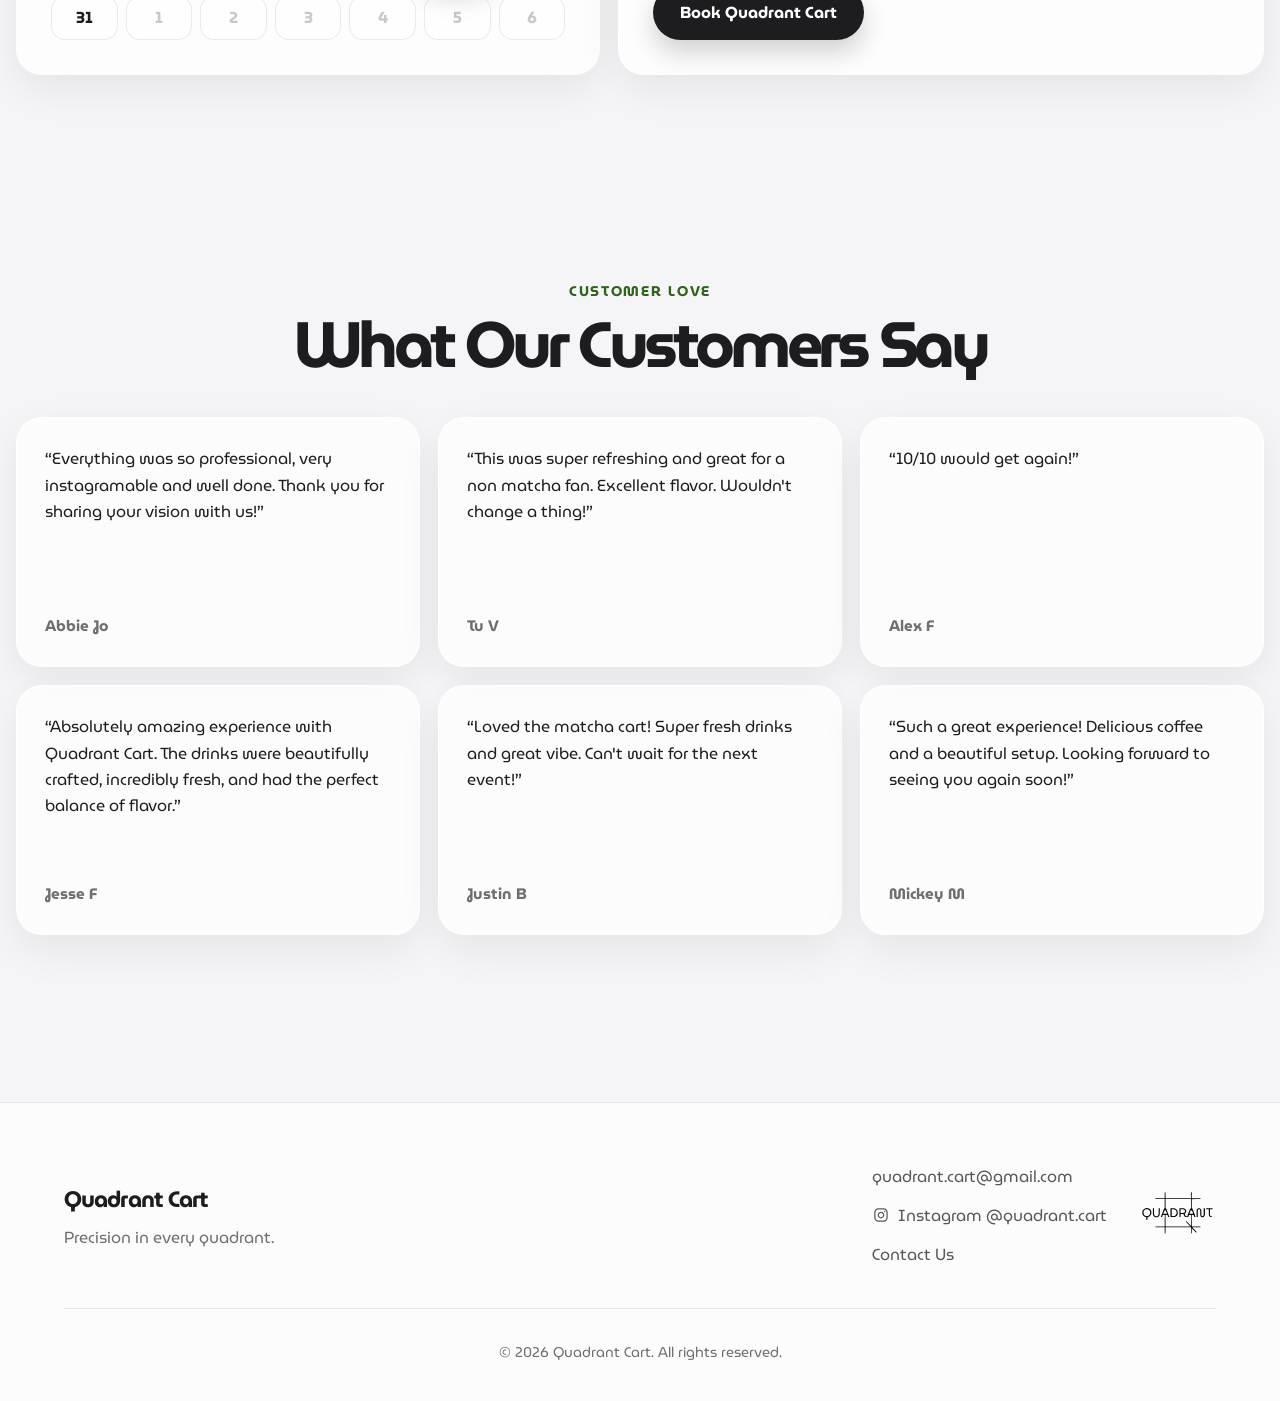
==== commit 7a97373d: "Index update" ====
--- a/index.html
+++ b/index.html
@@ -40,7 +40,7 @@
 
             <div class="box right-box">
                 <p class="eyebrow">Coffee • Matcha • Events</p>
-                <h1>Matcha as an art form, now on wheels.</h1>
+                <h1>Matcha and coffee as an art form, now on wheels.</h1>
                 <p class="hero-copy">A polished mobile cafe experience for weddings, private events, pop-ups, and brand moments.</p>
                 <div class="button-group">
                     <a href="about.html" class="button button-dark">Discover More</a>
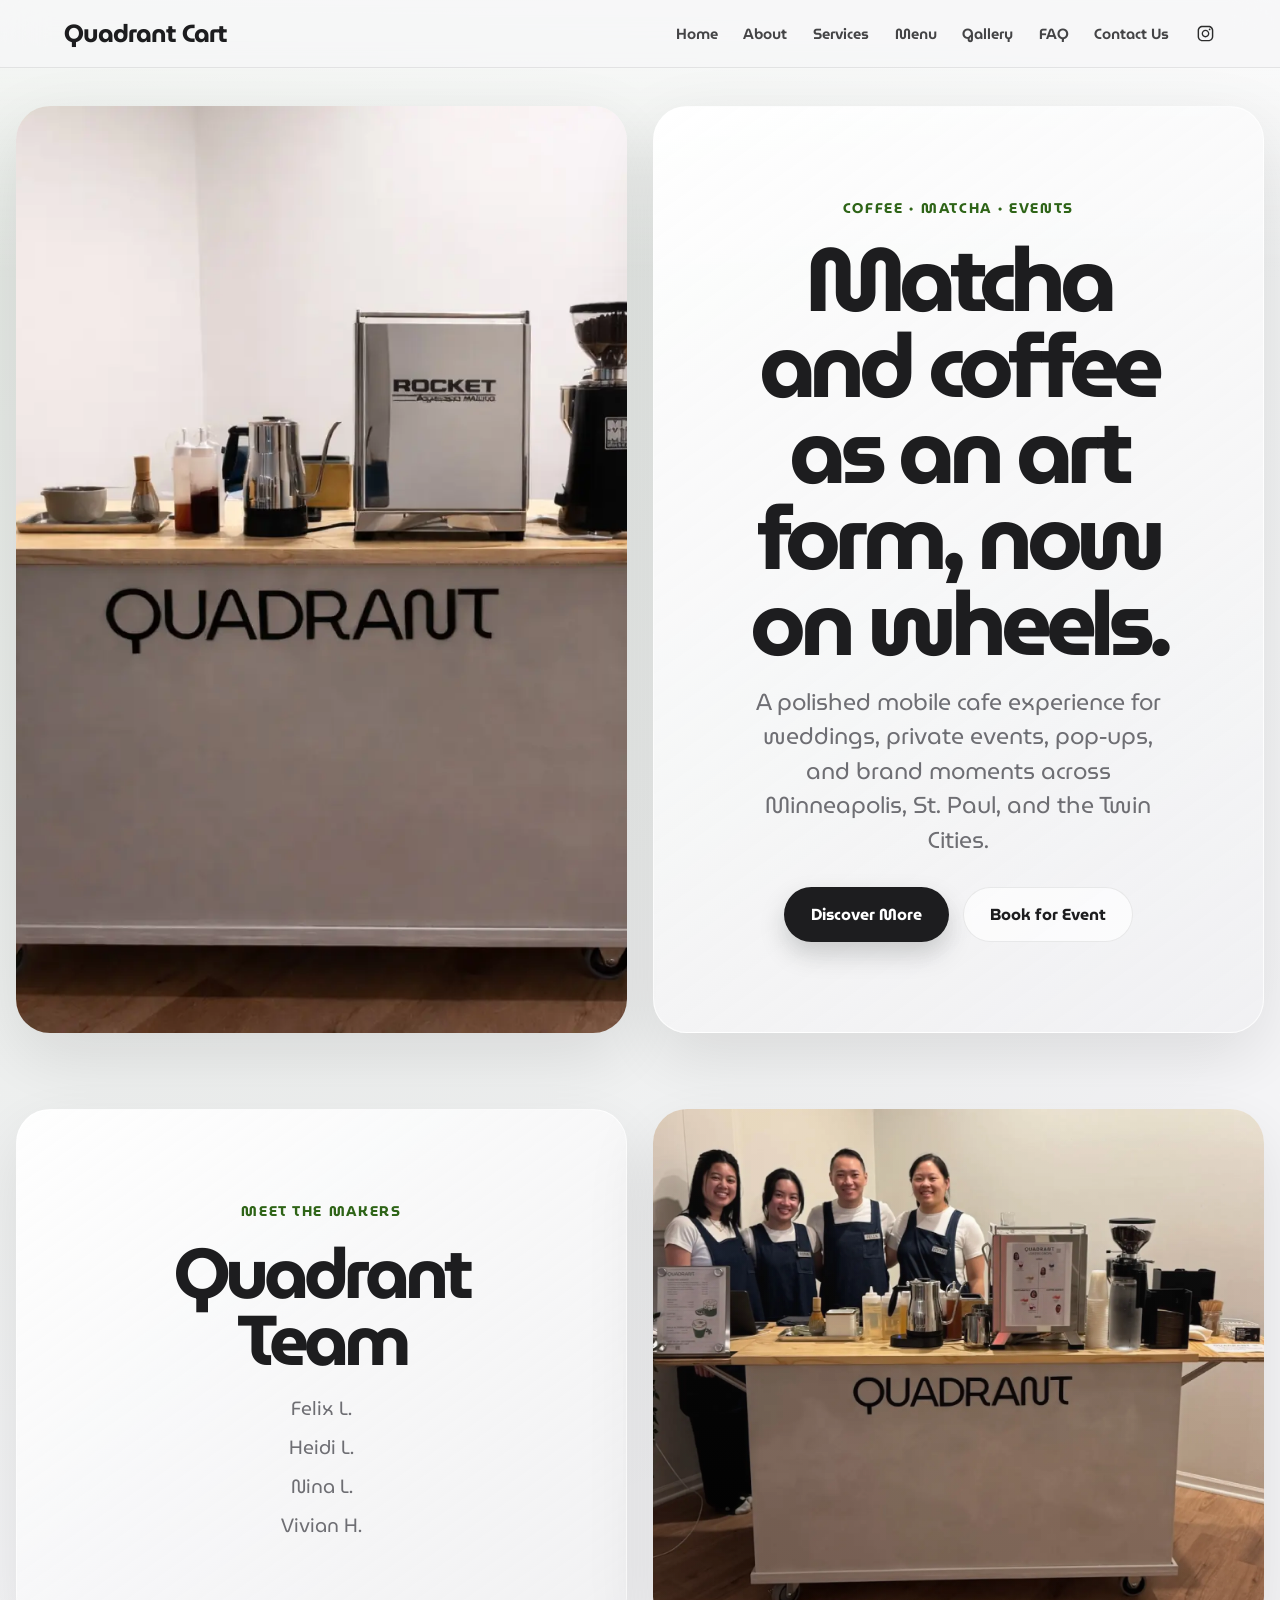
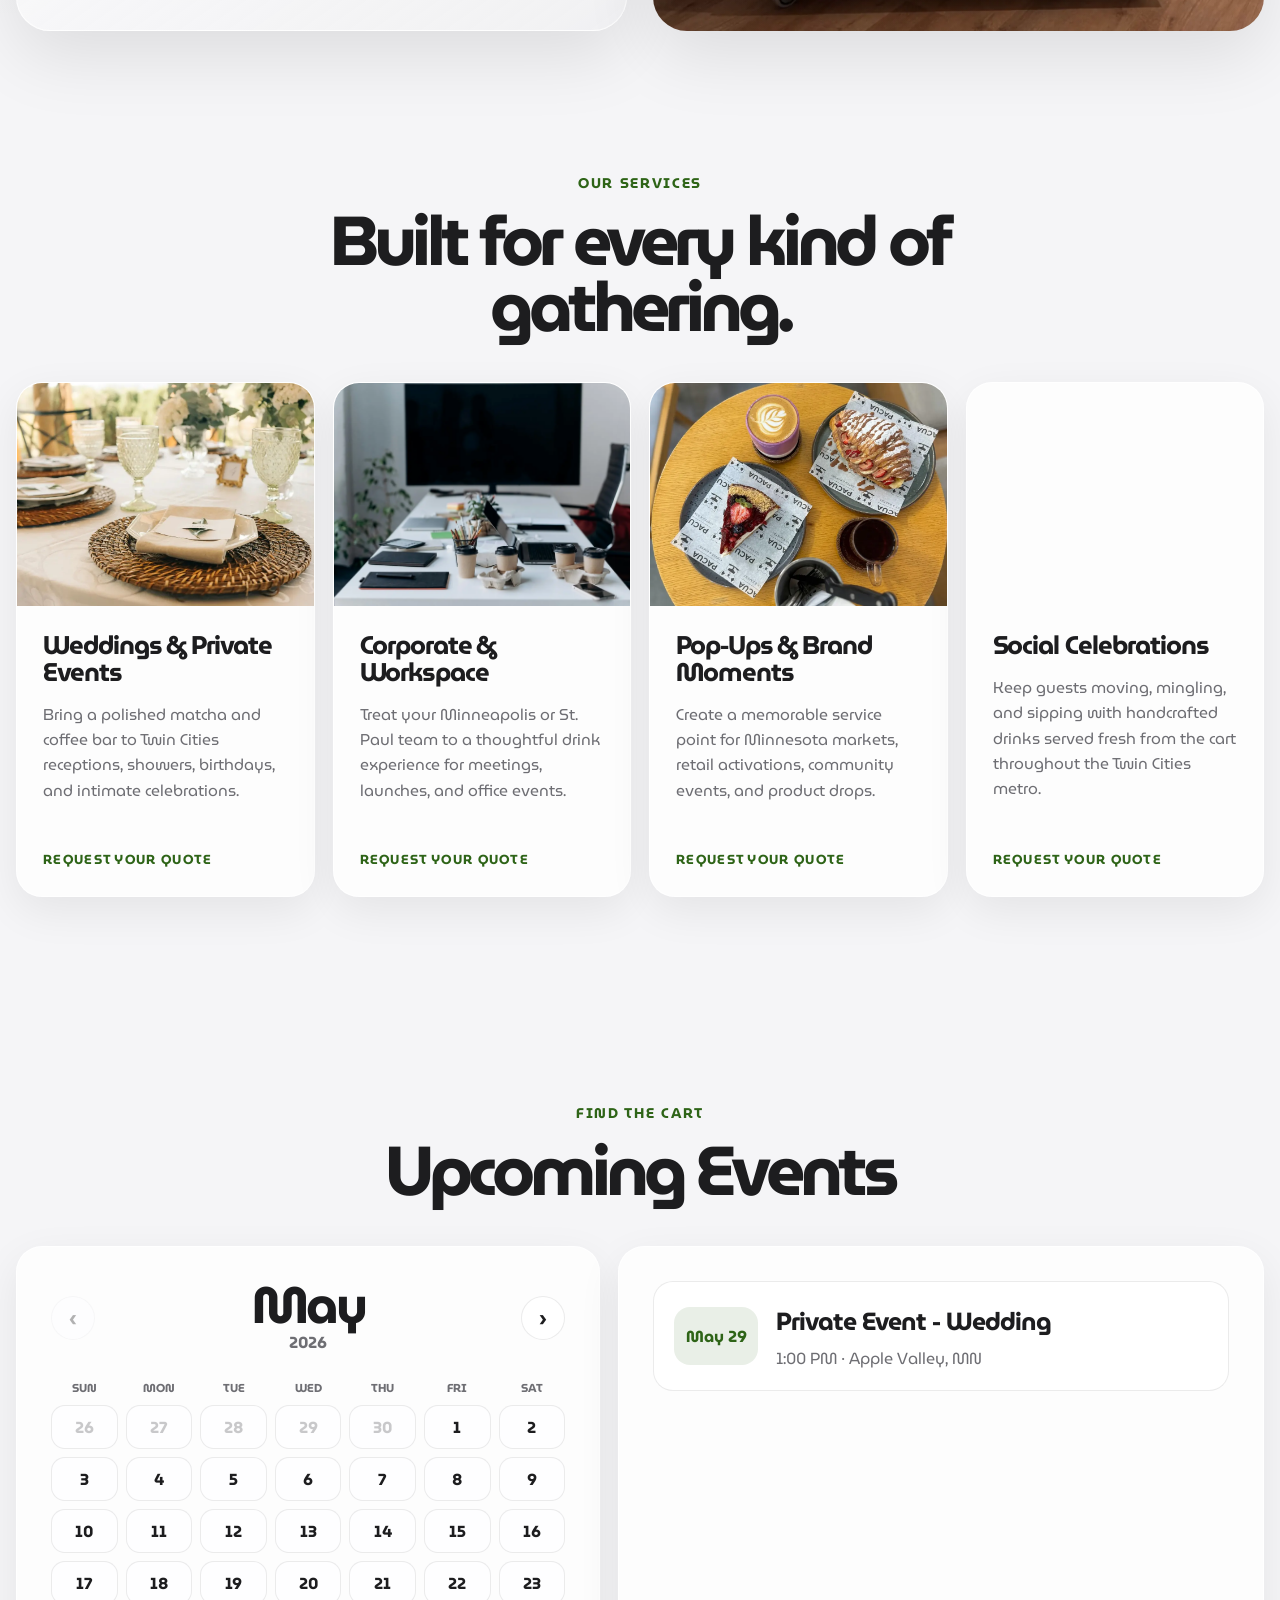
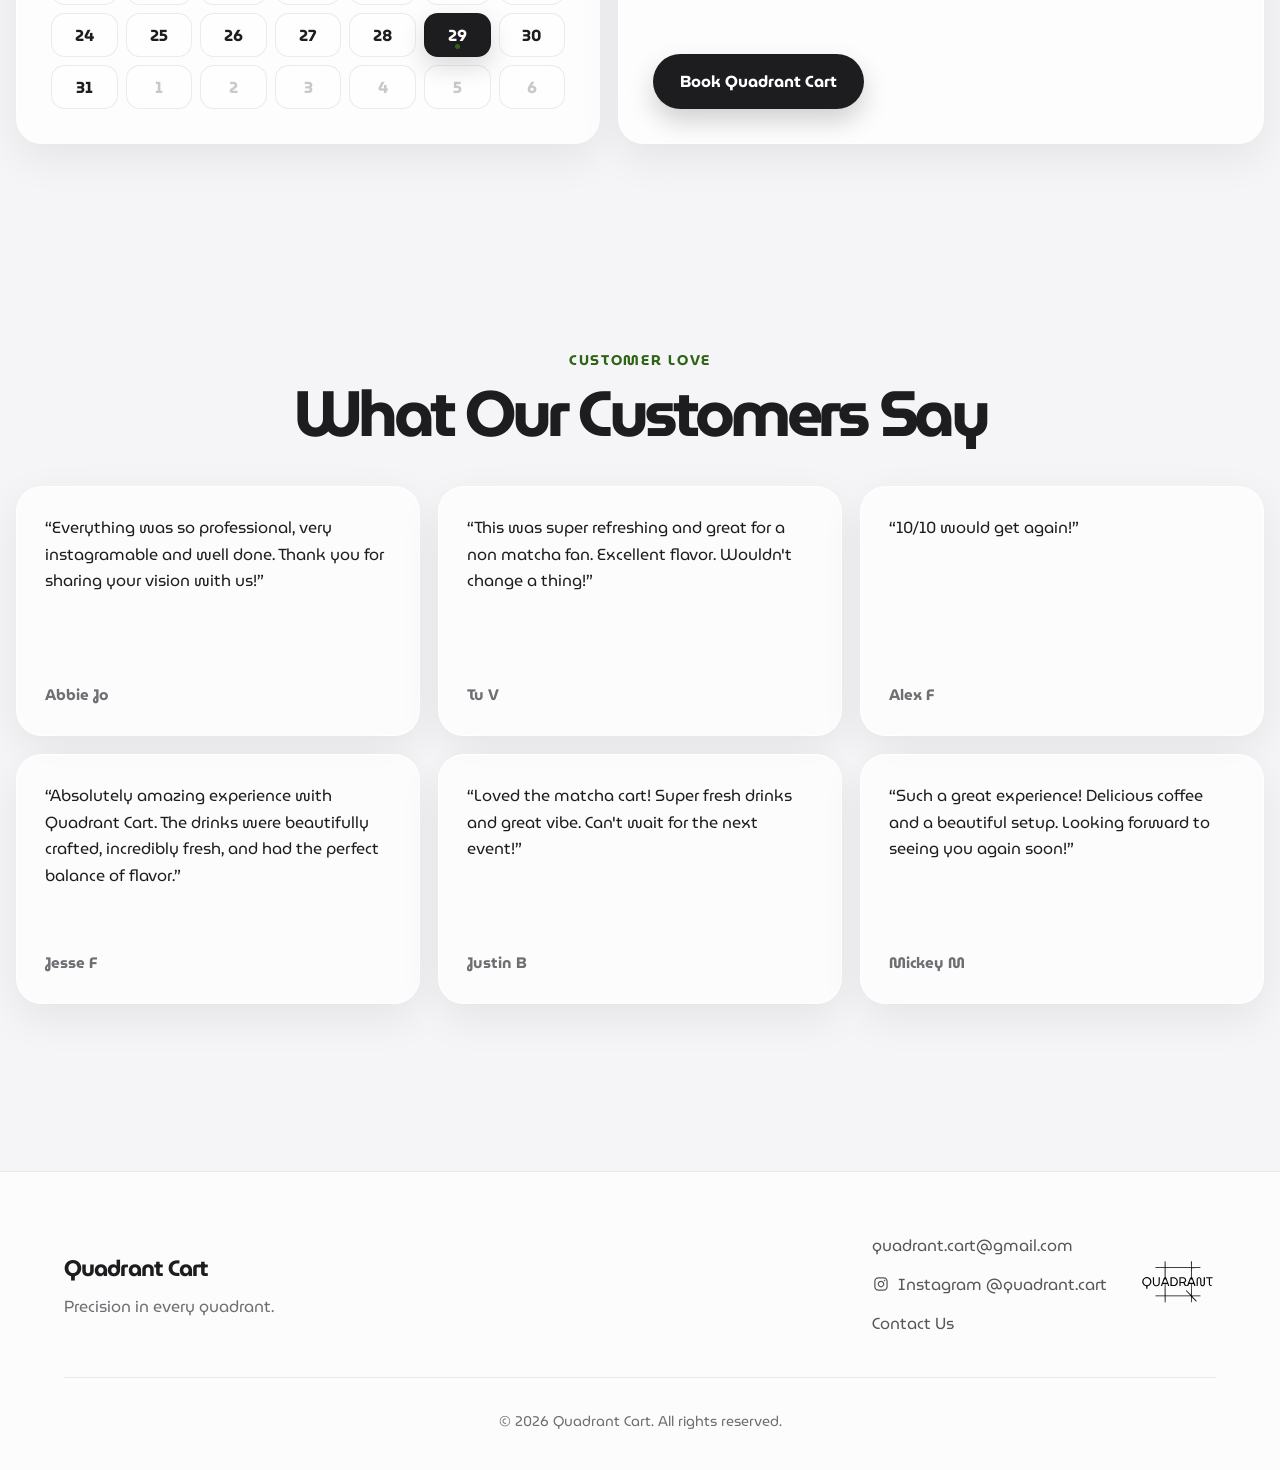
==== commit 961b09d3: "SEO Optimization" ====
--- a/index.html
+++ b/index.html
@@ -3,13 +3,48 @@
 
 <head>
     <meta charset="UTF-8">
-    <meta name="viewport" content="width=device-width, initial-scale=1.0">
-    <title>QuadrantCart.com</title>
+    <meta name="viewport" content="width=device-width, initial-scale=1.0, viewport-fit=cover">
+    <title>Quadrant Cart | Minneapolis & St. Paul Mobile Coffee and Matcha Cart</title>
+    <meta name="description" content="Quadrant Cart is a Minneapolis and St. Paul mobile coffee and matcha cart serving weddings, private events, corporate gatherings, pop-ups, and brand activations across Minnesota.">
+    <meta name="robots" content="index, follow">
+    <meta name="author" content="Quadrant Cart">
+    <meta name="theme-color" content="#f5f5f7">
+    <link rel="canonical" href="https://quadrantcart.com/">
+    <meta property="og:type" content="website">
+    <meta property="og:site_name" content="Quadrant Cart">
+    <meta property="og:title" content="Quadrant Cart | Minneapolis & St. Paul Mobile Coffee and Matcha Cart">
+    <meta property="og:description" content="A polished mobile coffee and matcha cart experience for weddings, private events, pop-ups, corporate gatherings, and brand moments in the Twin Cities and across Minnesota.">
+    <meta property="og:url" content="https://quadrantcart.com/">
+    <meta property="og:image" content="https://quadrantcart.com/optimized/cof-cart.jpg">
+    <meta property="og:image:alt" content="Quadrant Cart mobile coffee and matcha setup">
+    <meta name="twitter:card" content="summary_large_image">
+    <meta name="twitter:title" content="Quadrant Cart | Minneapolis & St. Paul Coffee Cart">
+    <meta name="twitter:description" content="Coffee, matcha, and event cart service for Minneapolis, St. Paul, the Twin Cities, and Minnesota gatherings.">
+    <meta name="twitter:image" content="https://quadrantcart.com/optimized/cof-cart.jpg">
 
     <link rel="preconnect" href="https://fonts.googleapis.com">
     <link rel="preconnect" href="https://fonts.gstatic.com" crossorigin>
     <link rel="stylesheet" href="https://fonts.googleapis.com/css2?family=MuseoModerno:wght@400;600;700&display=swap">
     <link rel="stylesheet" href="styles.css">
+    <script type="application/ld+json">
+        {
+            "@context": "https://schema.org",
+            "@type": "FoodEstablishment",
+            "name": "Quadrant Cart",
+            "url": "https://jfan1234.github.io/Quadrant-Cart-Website/",
+            "description": "Premium mobile matcha and coffee cart catering for events in Minneapolis and the Twin Cities.",
+            "email": "quadrant.cart@gmail.com",
+            "areaServed": "Minneapolis, Minnesota",
+            "servesCuisine": [
+                "Coffee",
+                "Matcha",
+                "Tea"
+            ],
+            "sameAs": [
+                "https://www.instagram.com/quadrant.cart"
+            ]
+        }
+    </script>
 </head>
 
 <body>
@@ -27,7 +62,7 @@
                 <li><a href="contact-us.html">Contact Us</a></li>
                 <li>
                     <a href="https://www.instagram.com/quadrant.cart" target="_blank" rel="noopener">
-                        <img src="insta-logo.svg" alt="@Quadrant.cart" class="nav-logo" width="32" height="32" decoding="async">
+                        <img src="insta-logo.svg" alt="Quadrant Cart Instagram profile" class="nav-logo" width="32" height="32" decoding="async">
                     </a>
                 </li>
             </ul>
@@ -41,7 +76,7 @@
             <div class="box right-box">
                 <p class="eyebrow">Coffee • Matcha • Events</p>
                 <h1>Matcha and coffee as an art form, now on wheels.</h1>
-                <p class="hero-copy">A polished mobile cafe experience for weddings, private events, pop-ups, and brand moments.</p>
+                <p class="hero-copy">A polished mobile cafe experience for weddings, private events, pop-ups, and brand moments across Minneapolis, St. Paul, and the Twin Cities.</p>
                 <div class="button-group">
                     <a href="about.html" class="button button-dark">Discover More</a>
                     <a href="contact-us.html" class="button button-light">Book for Event</a>
@@ -71,37 +106,49 @@
 
             <div class="service-grid">
                 <article class="service-card">
-                    <img src="optimized/service-weddings.jpg" alt="Elegant wedding reception table setting" loading="lazy" decoding="async">
+                    <picture>
+                        <source srcset="optimized/service-weddings.webp" type="image/webp">
+                        <img src="optimized/service-weddings.jpg" alt="Elegant wedding reception table for Twin Cities coffee and matcha cart catering" loading="lazy" decoding="async">
+                    </picture>
                     <div class="service-card-content">
                         <h3>Weddings & Private Events</h3>
-                        <p>Bring a polished matcha and coffee bar to receptions, showers, birthdays, and intimate celebrations.</p>
+                        <p>Bring a polished matcha and coffee bar to Twin Cities receptions, showers, birthdays, and intimate celebrations.</p>
                         <a href="contact-us.html#booking" class="service-link">Request your quote</a>
                     </div>
                 </article>
 
                 <article class="service-card">
-                    <img src="optimized/service-corporate.jpg" alt="Coffee cups arranged on a corporate meeting table" loading="lazy" decoding="async">
+                    <picture>
+                        <source srcset="optimized/service-corporate.webp" type="image/webp">
+                        <img src="optimized/service-corporate.jpg" alt="Coffee cups on a corporate meeting table for Minneapolis and St. Paul office events" loading="lazy" decoding="async">
+                    </picture>
                     <div class="service-card-content">
                         <h3>Corporate & Workspace</h3>
-                        <p>Treat your team or clients to a thoughtful drink experience for meetings, launches, and office events.</p>
+                        <p>Treat your Minneapolis or St. Paul team to a thoughtful drink experience for meetings, launches, and office events.</p>
                         <a href="contact-us.html#booking" class="service-link">Request your quote</a>
                     </div>
                 </article>
 
                 <article class="service-card">
-                    <img src="optimized/service-popups.jpg" alt="Coffee and pastries arranged for a pop-up event" loading="lazy" decoding="async">
+                    <picture>
+                        <source srcset="optimized/service-popups.webp" type="image/webp">
+                        <img src="optimized/service-popups.jpg" alt="Coffee and pastries arranged for a Minnesota pop-up or brand activation" loading="lazy" decoding="async">
+                    </picture>
                     <div class="service-card-content">
                         <h3>Pop-Ups & Brand Moments</h3>
-                        <p>Create a memorable service point for markets, retail activations, community events, and product drops.</p>
+                        <p>Create a memorable service point for Minnesota markets, retail activations, community events, and product drops.</p>
                         <a href="contact-us.html#booking" class="service-link">Request your quote</a>
                     </div>
                 </article>
 
                 <article class="service-card">
-                    <img src="optimized/service-social.jpg" alt="Coffee drinks and desserts on a social celebration table" loading="lazy" decoding="async">
+                    <picture>
+                        <source srcset="optimized/service-social.webp" type="image/webp">
+                        <img src="optimized/service-social.jpg" alt="Coffee drinks and desserts for a Twin Cities private party or social celebration" loading="lazy" decoding="async">
+                    </picture>
                     <div class="service-card-content">
                         <h3>Social Celebrations</h3>
-                        <p>Keep guests moving, mingling, and sipping with handcrafted drinks served fresh from the cart.</p>
+                        <p>Keep guests moving, mingling, and sipping with handcrafted drinks served fresh from the cart throughout the Twin Cities metro.</p>
                         <a href="contact-us.html#booking" class="service-link">Request your quote</a>
                     </div>
                 </article>
@@ -203,7 +250,7 @@
 
             <div class="footer-logo">
                 <a href="https://www.instagram.com/quadrant.cart" target="_blank" rel="noopener">
-                    <img src="Logo.svg" alt="Quadrant Cart Logo" class="footer-img" loading="lazy" decoding="async">
+                    <img src="Logo.svg" alt="Quadrant Cart coffee and matcha cart logo" class="footer-img" loading="lazy" decoding="async">
                 </a>
             </div>
         </div>
--- a/styles.css
+++ b/styles.css
@@ -18,10 +18,13 @@
 html {
     scroll-behavior: smooth;
     scroll-padding-top: 96px;
+    -webkit-text-size-adjust: 100%;
+    text-size-adjust: 100%;
 }
 
 body {
     margin: 0;
+    overflow-x: hidden;
     background:
         radial-gradient(circle at top left, rgba(46, 100, 23, 0.10), transparent 34%),
         var(--bg);
@@ -37,6 +40,29 @@
     pointer-events: none;
     background: linear-gradient(180deg, rgba(255, 255, 255, 0.80), transparent 280px);
     z-index: -1;
+}
+
+img,
+svg {
+    max-width: 100%;
+}
+
+picture {
+    display: block;
+}
+
+.service-card picture,
+.gallery-image-button picture {
+    width: 100%;
+}
+
+.about-left picture {
+    width: 100%;
+    height: 100%;
+}
+
+.about-left-felix picture {
+    height: auto;
 }
 
 .navbar {
@@ -123,7 +149,14 @@
 }
 
 .left-box {
-    background: url('optimized/cof-cart.jpg') center/cover no-repeat;
+    background-image: url('optimized/cof-cart.jpg');
+    background-image: image-set(
+        url('optimized/cof-cart.webp') type('image/webp'),
+        url('optimized/cof-cart.jpg') type('image/jpeg')
+    );
+    background-position: center;
+    background-size: cover;
+    background-repeat: no-repeat;
 }
 
 .right-box,
@@ -151,7 +184,9 @@
 .right-box h1,
 .left-box_2 h2,
 .testimonials h2,
+.about-right h1,
 .about-right h2,
+.faq-section h1,
 .faq-section h2 {
     margin: 0;
     color: var(--text);
@@ -248,9 +283,18 @@
 }
 
 .right-box_2 {
-    background:
+    background-image:
         linear-gradient(180deg, rgba(255,255,255,0.04), rgba(0,0,0,0.05)),
-        url('optimized/quad-team.jpg') center/cover no-repeat;
+        url('optimized/quad-team.jpg');
+    background-image:
+        linear-gradient(180deg, rgba(255,255,255,0.04), rgba(0,0,0,0.05)),
+        image-set(
+            url('optimized/quad-team.webp') type('image/webp'),
+            url('optimized/quad-team.jpg') type('image/jpeg')
+        );
+    background-position: center;
+    background-size: cover;
+    background-repeat: no-repeat;
 }
 
 .home-services {
@@ -1042,6 +1086,7 @@
     object-position: center 28%;
 }
 
+.about-right h1,
 .about-right h2 {
     font-size: clamp(2.4rem, 4vw, 4.4rem);
     margin-bottom: 20px;
@@ -1067,6 +1112,7 @@
     text-align: center;
 }
 
+.faq-section h1,
 .faq-section h2 {
     text-align: center;
     font-size: clamp(2.4rem, 5vw, 5rem);
@@ -1759,3 +1805,172 @@
     }
 
 }
+@media (max-width: 768px) {
+    .menu-page {
+        padding-top: 52px;
+    }
+
+    .menu-page-hero h1 {
+        font-size: clamp(2.65rem, 12vw, 4.2rem);
+        line-height: 1;
+    }
+
+    .menu-page-hero p:last-child,
+    .menu-card li {
+        font-size: 1rem;
+        line-height: 1.6;
+    }
+
+    .menu-card h3 {
+        font-size: clamp(1.55rem, 8vw, 2.2rem);
+        line-height: 1.05;
+    }
+
+    .menu-card li {
+        align-items: flex-start;
+        flex-direction: column;
+        gap: 4px;
+    }
+
+    .menu-card li span {
+        font-size: 0.88rem;
+    }
+
+    .quadrant-menu-section {
+        padding: 52px 0 72px;
+        overflow: visible;
+    }
+
+    .quadrant-menu-section .section-heading h2 {
+        font-size: clamp(2.25rem, 10vw, 3.7rem);
+        line-height: 1;
+    }
+
+    .quadrant-map {
+        width: 100%;
+        max-width: 100%;
+        min-height: clamp(500px, 132vw, 650px);
+        display: block;
+        padding: 34px 14px;
+        overflow: hidden;
+        background:
+            linear-gradient(rgba(46, 100, 23, 0.14) 1px, transparent 1px),
+            linear-gradient(90deg, rgba(46, 100, 23, 0.14) 1px, transparent 1px),
+            rgba(255, 255, 255, 0.74);
+        background-size: 24px 24px;
+    }
+
+    .quadrant-map::before,
+    .quadrant-map::after {
+        display: block;
+    }
+
+    .quadrant-map::before {
+        top: 14%;
+        bottom: 14%;
+        width: 3px;
+    }
+
+    .quadrant-map::after {
+        top: 54%;
+        left: 9%;
+        right: 9%;
+        height: 3px;
+    }
+
+    .axis-label {
+        position: absolute;
+        z-index: 1;
+        display: block;
+        padding: 5px 7px;
+        border-radius: 10px;
+        text-align: center;
+        font-size: clamp(0.72rem, 3.4vw, 1rem);
+        line-height: 1.05;
+        transform: none;
+        writing-mode: horizontal-tb;
+    }
+
+    .axis-top,
+    .axis-bottom {
+        left: 50%;
+        transform: translateX(-50%);
+    }
+
+    .axis-top {
+        top: 14px;
+    }
+
+    .axis-bottom {
+        bottom: 14px;
+    }
+
+    .axis-left {
+        left: 8px;
+        top: 50%;
+        transform: translateY(-50%);
+    }
+
+    .axis-right {
+        right: 8px;
+        top: 50%;
+        transform: translateY(-50%);
+    }
+
+    .quadrant-drink {
+        position: absolute;
+        z-index: 1;
+        width: auto;
+        max-width: clamp(88px, 26vw, 122px);
+        margin: 0;
+        padding: 9px;
+        gap: 5px;
+        border-radius: 16px;
+    }
+
+    .quadrant-drink img {
+        width: clamp(42px, 13vw, 58px);
+        height: clamp(42px, 13vw, 58px);
+        max-height: none;
+        object-fit: cover;
+    }
+
+    .quadrant-drink span {
+        font-size: 0.68rem;
+    }
+
+    .quadrant-drink h3 {
+        font-size: clamp(0.72rem, 2.9vw, 0.92rem);
+        line-height: 1.08;
+    }
+
+    .quadrant-drink-heidi {
+        top: 15%;
+        left: 8%;
+    }
+
+    .quadrant-drink-nina {
+        top: 27%;
+        left: 36%;
+    }
+
+    .quadrant-drink-ginger {
+        top: 17%;
+        right: 8%;
+    }
+
+    .quadrant-drink-vivian {
+        left: 36%;
+        bottom: 17%;
+    }
+
+    .quadrant-drink-orange-tonic {
+        left: 9%;
+        bottom: 29%;
+    }
+
+    .quadrant-drink-felix {
+        right: 8%;
+        bottom: 18%;
+    }
+}
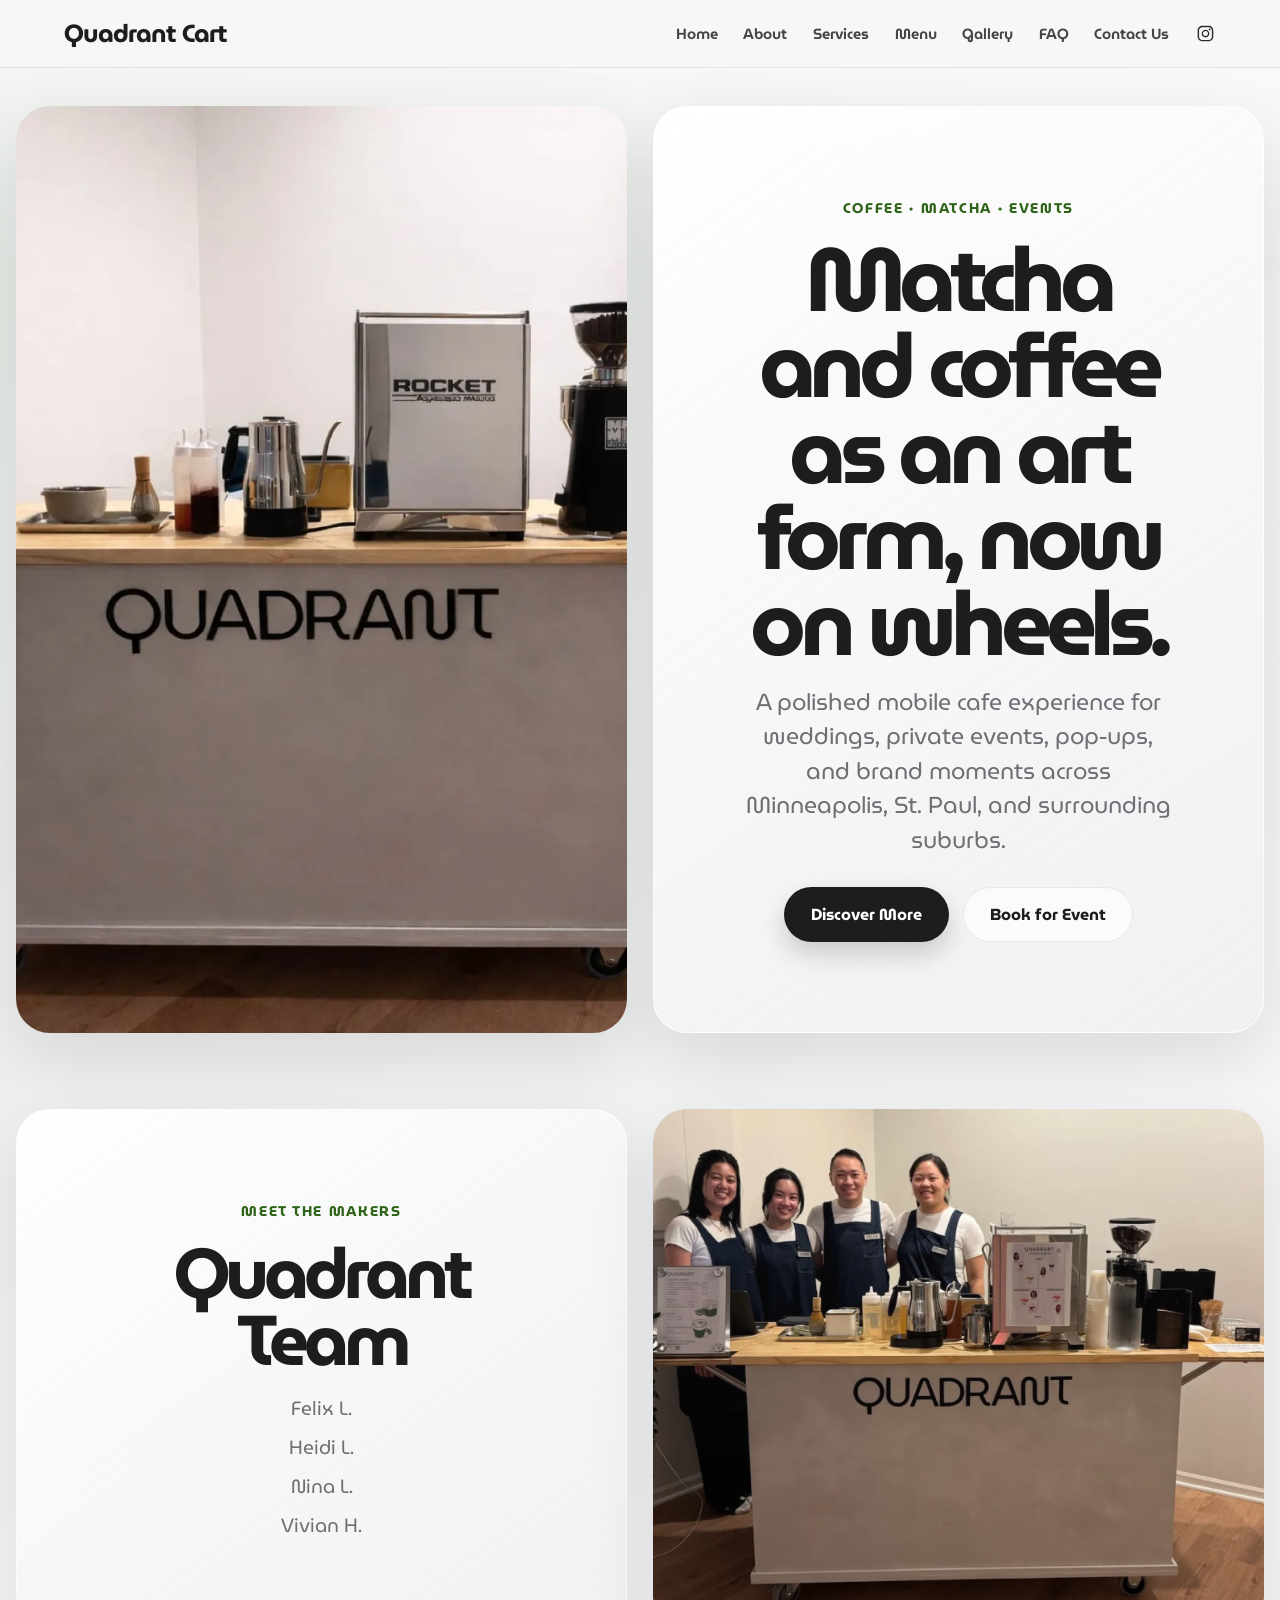
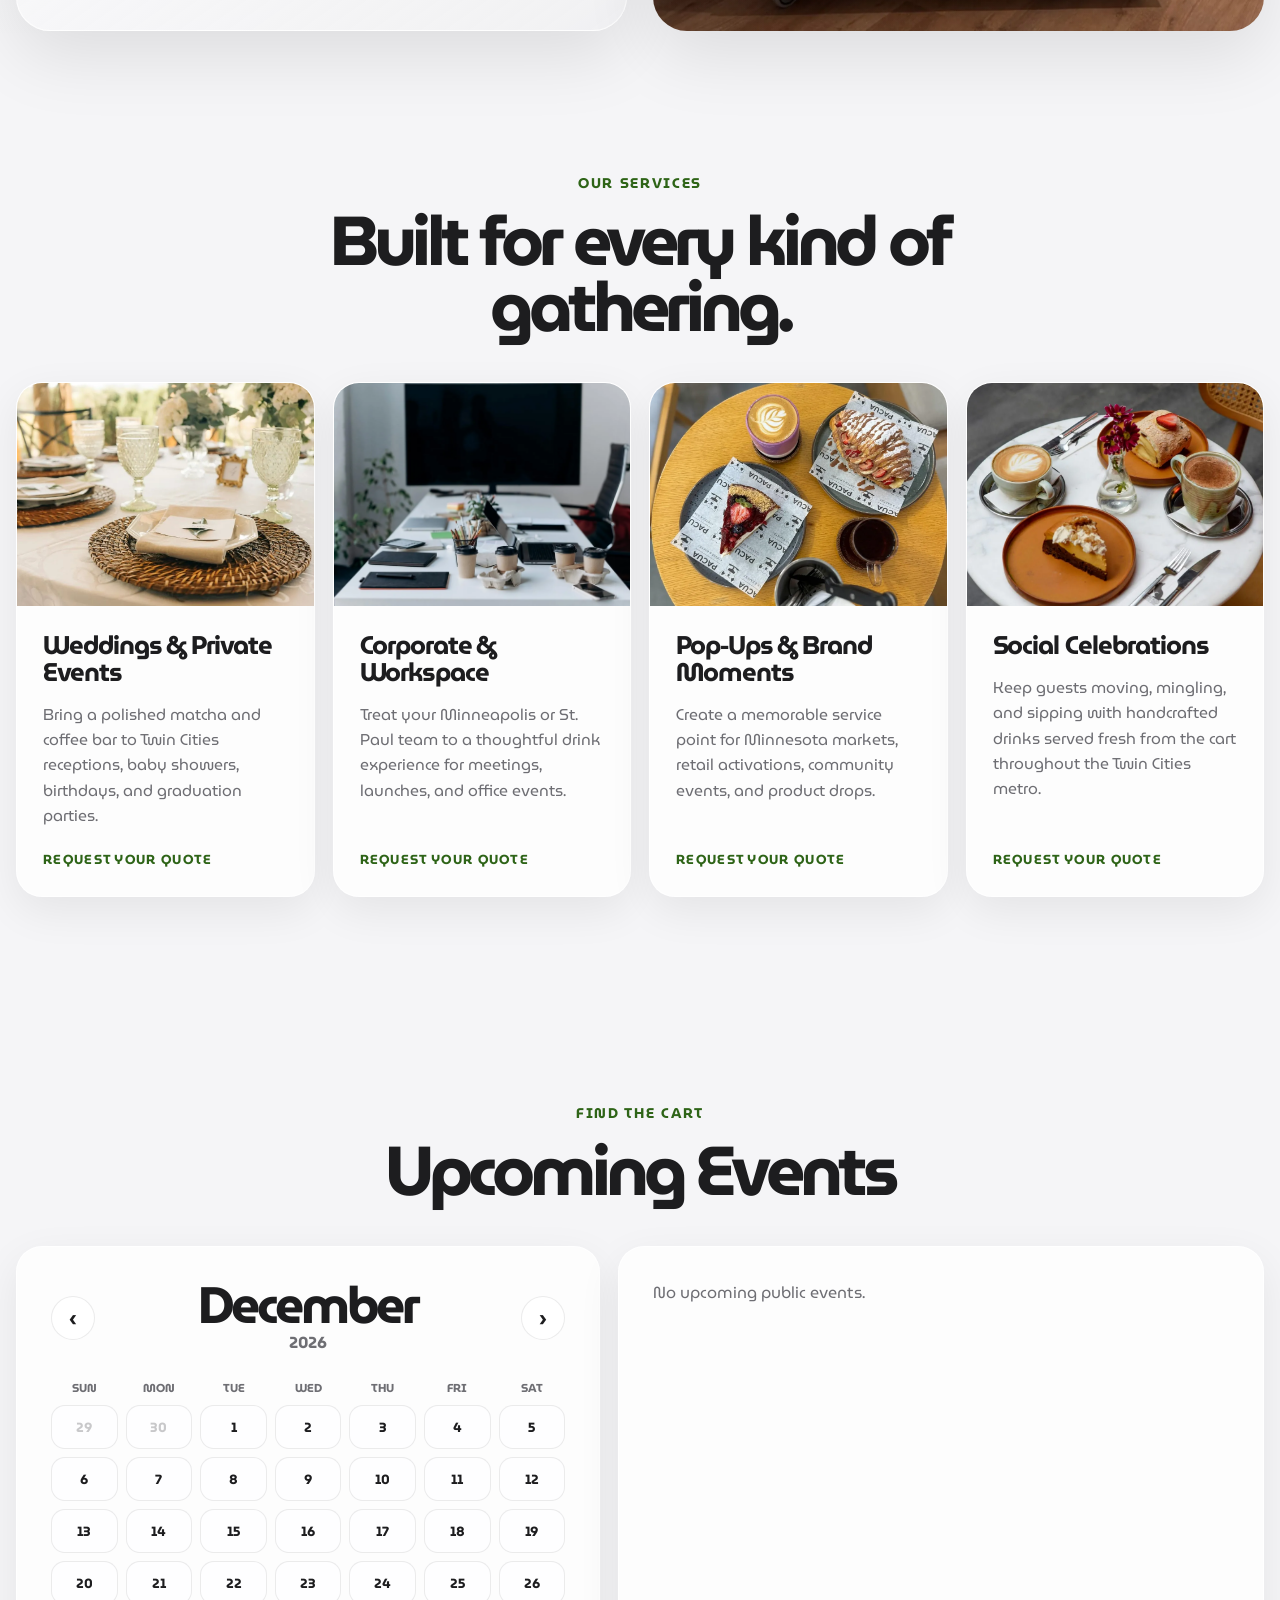
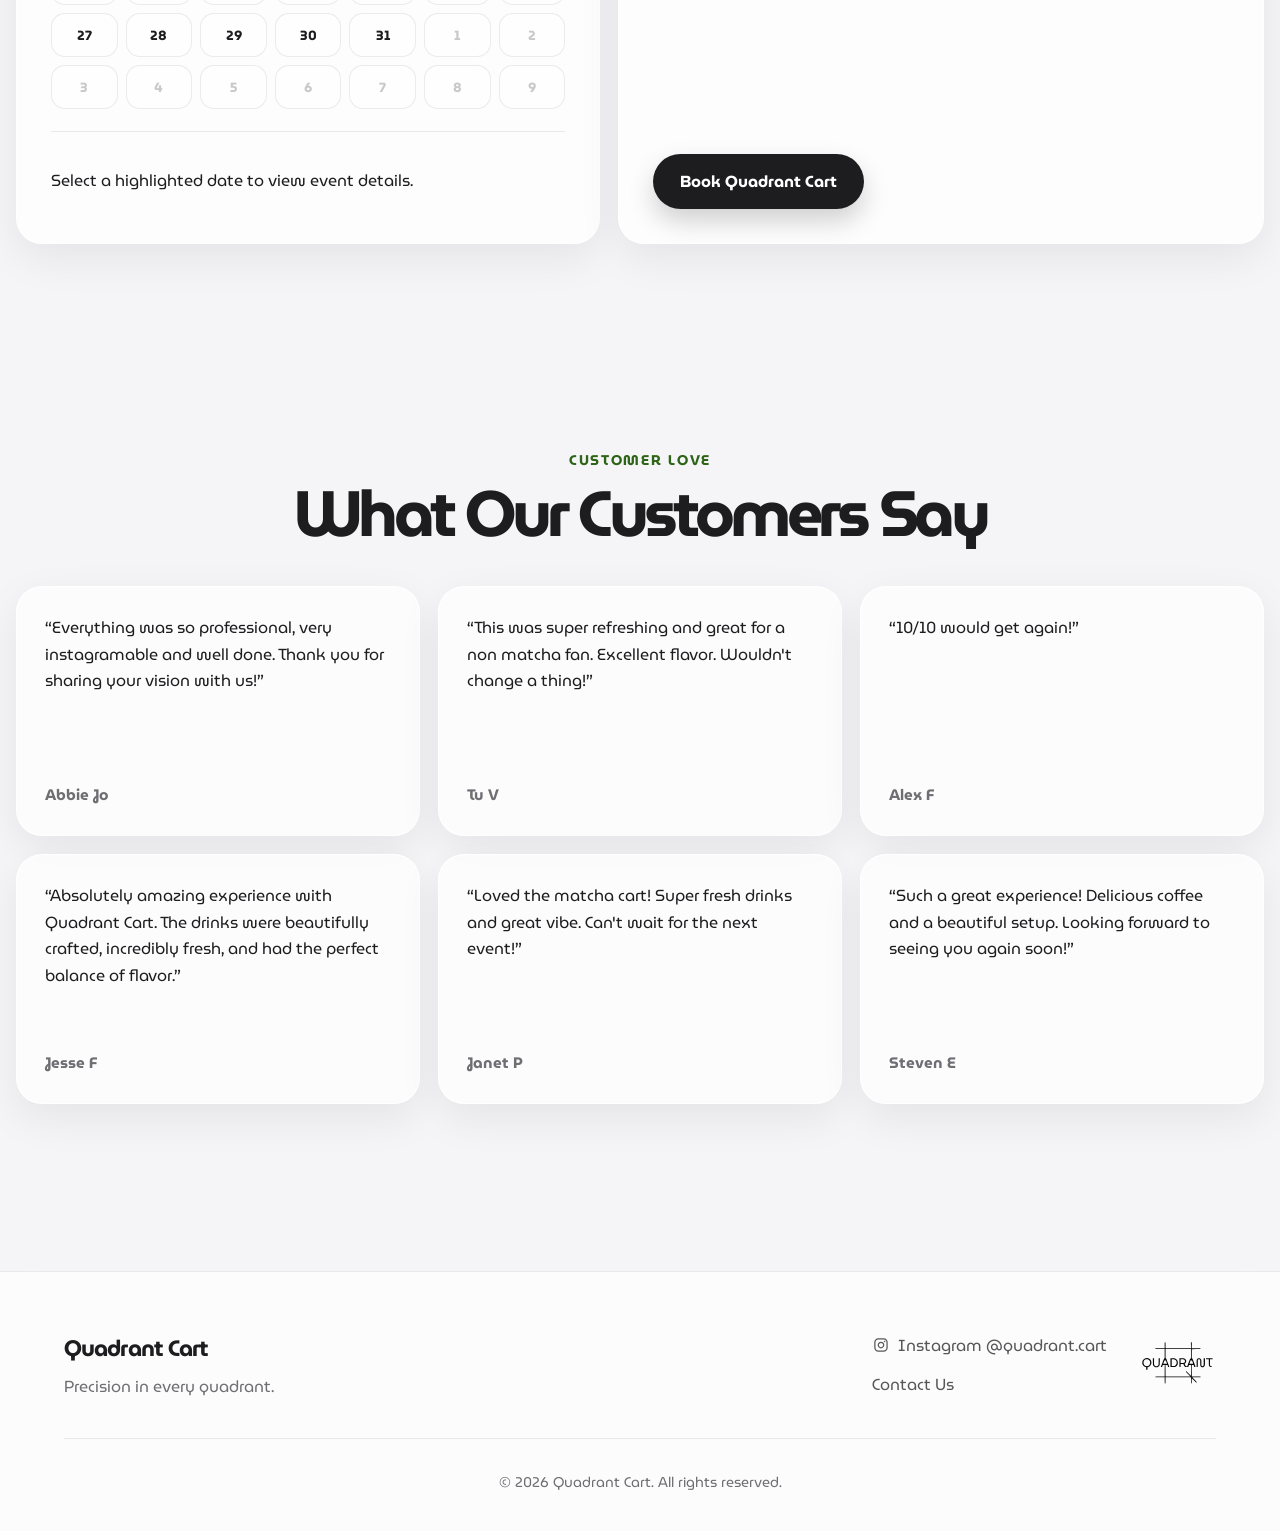
==== commit f757d6a2: "Update website content and gallery" ====
--- a/index.html
+++ b/index.html
@@ -9,6 +9,7 @@
     <meta name="robots" content="index, follow">
     <meta name="author" content="Quadrant Cart">
     <meta name="theme-color" content="#f5f5f7">
+    <link rel="icon" href="optimized/favicon-32x32.png" type="image/png" sizes="32x32">
     <link rel="canonical" href="https://quadrantcart.com/">
     <meta property="og:type" content="website">
     <meta property="og:site_name" content="Quadrant Cart">
@@ -19,7 +20,7 @@
     <meta property="og:image:alt" content="Quadrant Cart mobile coffee and matcha setup">
     <meta name="twitter:card" content="summary_large_image">
     <meta name="twitter:title" content="Quadrant Cart | Minneapolis & St. Paul Coffee Cart">
-    <meta name="twitter:description" content="Coffee, matcha, and event cart service for Minneapolis, St. Paul, the Twin Cities, and Minnesota gatherings.">
+    <meta name="twitter:description" content="Coffee, matcha, and event cart service for gatherings in Minneapolis, St. Paul, and surrounding suburbs.">
     <meta name="twitter:image" content="https://quadrantcart.com/optimized/cof-cart.jpg">
 
     <link rel="preconnect" href="https://fonts.googleapis.com">
@@ -76,7 +77,7 @@
             <div class="box right-box">
                 <p class="eyebrow">Coffee • Matcha • Events</p>
                 <h1>Matcha and coffee as an art form, now on wheels.</h1>
-                <p class="hero-copy">A polished mobile cafe experience for weddings, private events, pop-ups, and brand moments across Minneapolis, St. Paul, and the Twin Cities.</p>
+                <p class="hero-copy">A polished mobile cafe experience for weddings, private events, pop-ups, and brand moments across Minneapolis, St. Paul, and surrounding suburbs.</p>
                 <div class="button-group">
                     <a href="about.html" class="button button-dark">Discover More</a>
                     <a href="contact-us.html" class="button button-light">Book for Event</a>
@@ -112,7 +113,7 @@
                     </picture>
                     <div class="service-card-content">
                         <h3>Weddings & Private Events</h3>
-                        <p>Bring a polished matcha and coffee bar to Twin Cities receptions, showers, birthdays, and intimate celebrations.</p>
+                        <p>Bring a polished matcha and coffee bar to Twin Cities receptions, baby showers, birthdays, and graduation parties.</p>
                         <a href="contact-us.html#booking" class="service-link">Request your quote</a>
                     </div>
                 </article>
@@ -166,8 +167,8 @@
                     <div class="calendar-header">
                         <button type="button" class="calendar-nav-button" data-calendar-prev aria-label="View previous month">‹</button>
                         <div>
-                            <p data-calendar-month>May</p>
-                            <span data-calendar-year>2026</span>
+                            <p data-calendar-month></p>
+                            <span data-calendar-year></span>
                         </div>
                         <button type="button" class="calendar-nav-button" data-calendar-next aria-label="View next month">›</button>
                     </div>
@@ -181,16 +182,16 @@
                         <span>Fri</span>
                         <span>Sat</span>
                     </div>
-                </div>
-
-                <div class="event-list" aria-label="Upcoming cart appearances">
-                    <article class="event-card">
-                        <time datetime="2026-05-29T13:00">May 29</time>
-                        <div>
-                            <h3>Private Event - Wedding</h3>
-                            <p>1:00 PM · Apple Valley, MN</p>
-                        </div>
-                    </article>
+
+                    <div class="selected-events" data-selected-events aria-live="polite">
+                        <p>Select a highlighted date to view event details.</p>
+                    </div>
+                </div>
+
+                <div class="event-list" aria-label="Upcoming public cart appearances">
+                    <div data-public-events aria-live="polite">
+                        <p class="event-empty">Loading upcoming events...</p>
+                    </div>
 
                     <a href="contact-us.html#booking" class="button button-dark event-button">Book Quadrant Cart</a>
                 </div>
@@ -224,12 +225,12 @@
 
                 <article class="testimonial-card">
                     <p>“Loved the matcha cart! Super fresh drinks and great vibe. Can't wait for the next event!”</p>
-                    <h4>Justin B</h4>
+                    <h4>Janet P</h4>
                 </article>
 
                 <article class="testimonial-card">
                     <p>“Such a great experience! Delicious coffee and a beautiful setup. Looking forward to seeing you again soon!”</p>
-                    <h4>Mickey M</h4>
+                    <h4>Steven E</h4>
                 </article>
             </div>
         </section>
@@ -243,7 +244,6 @@
             </div>
 
             <div class="footer-links">
-                <a href="mailto:quadrant.cart@gmail.com">quadrant.cart@gmail.com</a>
                 <a href="https://www.instagram.com/quadrant.cart" target="_blank" rel="noopener">Instagram @quadrant.cart</a>
                 <a href="contact-us.html">Contact Us</a>
             </div>
@@ -259,88 +259,7 @@
             <p>© 2026 Quadrant Cart. All rights reserved.</p>
         </div>
     </footer>
-    <script>
-        const eventDates = {
-            "2026-05-29": "Private Event - Wedding"
-        };
-
-        const calendarMonths = [
-            new Date(2026, 4, 1),
-            new Date(2026, 5, 1),
-            new Date(2026, 6, 1),
-            new Date(2026, 7, 1)
-        ];
-
-        const calendarGrid = document.querySelector("[data-calendar-grid]");
-        const calendarMonth = document.querySelector("[data-calendar-month]");
-        const calendarYear = document.querySelector("[data-calendar-year]");
-        const calendarPrevious = document.querySelector("[data-calendar-prev]");
-        const calendarNext = document.querySelector("[data-calendar-next]");
-        const monthFormatter = new Intl.DateTimeFormat("en-US", { month: "long" });
-        let activeCalendarIndex = 0;
-
-        const getDateKey = (year, month, day) => {
-            const monthNumber = String(month + 1).padStart(2, "0");
-            const dayNumber = String(day).padStart(2, "0");
-            return `${year}-${monthNumber}-${dayNumber}`;
-        };
-
-        const renderCalendar = () => {
-            const activeMonth = calendarMonths[activeCalendarIndex];
-            const year = activeMonth.getFullYear();
-            const month = activeMonth.getMonth();
-            const firstDay = new Date(year, month, 1).getDay();
-            const daysInMonth = new Date(year, month + 1, 0).getDate();
-            const previousMonthDays = new Date(year, month, 0).getDate();
-
-            calendarMonth.textContent = monthFormatter.format(activeMonth);
-            calendarYear.textContent = year;
-            calendarGrid.querySelectorAll(".calendar-day").forEach((day) => day.remove());
-
-            for (let index = 0; index < 42; index += 1) {
-                const day = document.createElement("span");
-                day.className = "calendar-day";
-
-                if (index < firstDay) {
-                    day.textContent = previousMonthDays - firstDay + index + 1;
-                    day.classList.add("is-muted");
-                } else if (index >= firstDay + daysInMonth) {
-                    day.textContent = index - firstDay - daysInMonth + 1;
-                    day.classList.add("is-muted");
-                } else {
-                    const dateNumber = index - firstDay + 1;
-                    const dateKey = getDateKey(year, month, dateNumber);
-                    day.textContent = dateNumber;
-
-                    if (eventDates[dateKey]) {
-                        day.classList.add("has-event");
-                        day.setAttribute("aria-label", `${eventDates[dateKey]} on ${monthFormatter.format(activeMonth)} ${dateNumber}, ${year}`);
-                    }
-                }
-
-                calendarGrid.append(day);
-            }
-
-            calendarPrevious.disabled = activeCalendarIndex === 0;
-            calendarNext.disabled = activeCalendarIndex === calendarMonths.length - 1;
-        };
-
-        calendarPrevious.addEventListener("click", () => {
-            if (activeCalendarIndex > 0) {
-                activeCalendarIndex -= 1;
-                renderCalendar();
-            }
-        });
-
-        calendarNext.addEventListener("click", () => {
-            if (activeCalendarIndex < calendarMonths.length - 1) {
-                activeCalendarIndex += 1;
-                renderCalendar();
-            }
-        });
-
-        renderCalendar();
-    </script>
+    <script src="js/calendar.js" defer></script>
 </body>
 
 </html>
--- a/styles.css
+++ b/styles.css
@@ -499,11 +499,21 @@
     border-radius: 14px;
     background: rgba(255, 255, 255, 0.64);
     color: var(--text);
-    font-weight: 700;
+    cursor: pointer;
+    font-family: inherit;
+    font-weight: 700;
+    transition: background 0.2s ease, border-color 0.2s ease, color 0.2s ease, box-shadow 0.2s ease;
 }
 
 .calendar-day.is-muted {
     color: rgba(110, 110, 115, 0.38);
+}
+
+.calendar-day:hover,
+.calendar-day:focus-visible {
+    border-color: rgba(46, 100, 23, 0.38);
+    box-shadow: 0 0 0 3px rgba(46, 100, 23, 0.12);
+    outline: none;
 }
 
 .calendar-day.has-event {
@@ -511,6 +521,11 @@
     background: var(--text);
     color: white;
     box-shadow: 0 10px 24px rgba(0, 0, 0, 0.14);
+}
+
+.calendar-day.is-selected {
+    border-color: var(--accent);
+    box-shadow: 0 0 0 3px rgba(46, 100, 23, 0.18), 0 10px 24px rgba(0, 0, 0, 0.14);
 }
 
 .calendar-day.has-event::after {
@@ -523,11 +538,50 @@
     background: var(--accent);
 }
 
+.selected-events {
+    margin-top: 22px;
+    padding-top: 20px;
+    border-top: 1px solid var(--line);
+}
+
+.selected-events h3 {
+    margin: 0 0 14px;
+    color: var(--text);
+    font-size: 1rem;
+    letter-spacing: 0;
+}
+
+.selected-events .event-card {
+    grid-template-columns: 1fr;
+    margin-top: 12px;
+    padding: 16px;
+}
+
+.selected-events .event-card time {
+    width: fit-content;
+    min-height: 0;
+    padding: 8px 12px;
+}
+
+.event-card-private {
+    display: block;
+}
+
+.event-card-private h3 {
+    margin-bottom: 0;
+}
+
 .event-list {
     display: flex;
     flex-direction: column;
     gap: 14px;
     padding: clamp(22px, 3vw, 34px);
+}
+
+.event-list > div {
+    display: flex;
+    flex-direction: column;
+    gap: 14px;
 }
 
 .event-card {
@@ -562,6 +616,12 @@
     margin: 0;
     color: var(--muted);
     line-height: 1.45;
+}
+
+.event-empty {
+    margin: 0;
+    color: var(--muted);
+    line-height: 1.55;
 }
 
 .event-button {
@@ -928,14 +988,18 @@
 }
 
 .gallery-container {
-    columns: 3 280px;
-    column-gap: 18px;
+    display: grid;
+    grid-template-columns: repeat(3, minmax(0, 1fr));
+    grid-auto-flow: row dense;
+    grid-auto-rows: 8px;
+    gap: 18px;
+    align-items: start;
 }
 
 .gallery-item {
-    display: inline-block;
+    display: block;
     width: 100%;
-    margin: 0 0 18px;
+    margin: 0;
     overflow: hidden;
     border: 1px solid rgba(255, 255, 255, 0.82);
     border-radius: 26px;
@@ -963,6 +1027,10 @@
 .gallery-image-button:focus-visible {
     outline: 4px solid rgba(46, 100, 23, 0.28);
     outline-offset: -4px;
+}
+
+.gallery-image-button picture {
+    display: block;
 }
 
 .gallery-item img {
@@ -1073,6 +1141,21 @@
     background: transparent;
 }
 
+.about-left-marina {
+    aspect-ratio: 4 / 5;
+    max-width: 520px;
+}
+
+.about-left-vivian {
+    aspect-ratio: 3 / 4;
+    max-width: 520px;
+}
+
+.about-left-jesse {
+    aspect-ratio: 3 / 4;
+    max-width: 520px;
+}
+
 .about-left img[src="optimized/felix.jpg"] {
     height: auto;
     object-fit: initial;
@@ -1465,7 +1548,7 @@
     }
 
     .gallery-container {
-        columns: 2;
+        grid-template-columns: repeat(2, minmax(0, 1fr));
     }
 
     .service-card-content {
@@ -1622,7 +1705,7 @@
     }
 
     .gallery-container {
-        columns: 1;
+        grid-template-columns: 1fr;
     }
 }
 .contact-page {
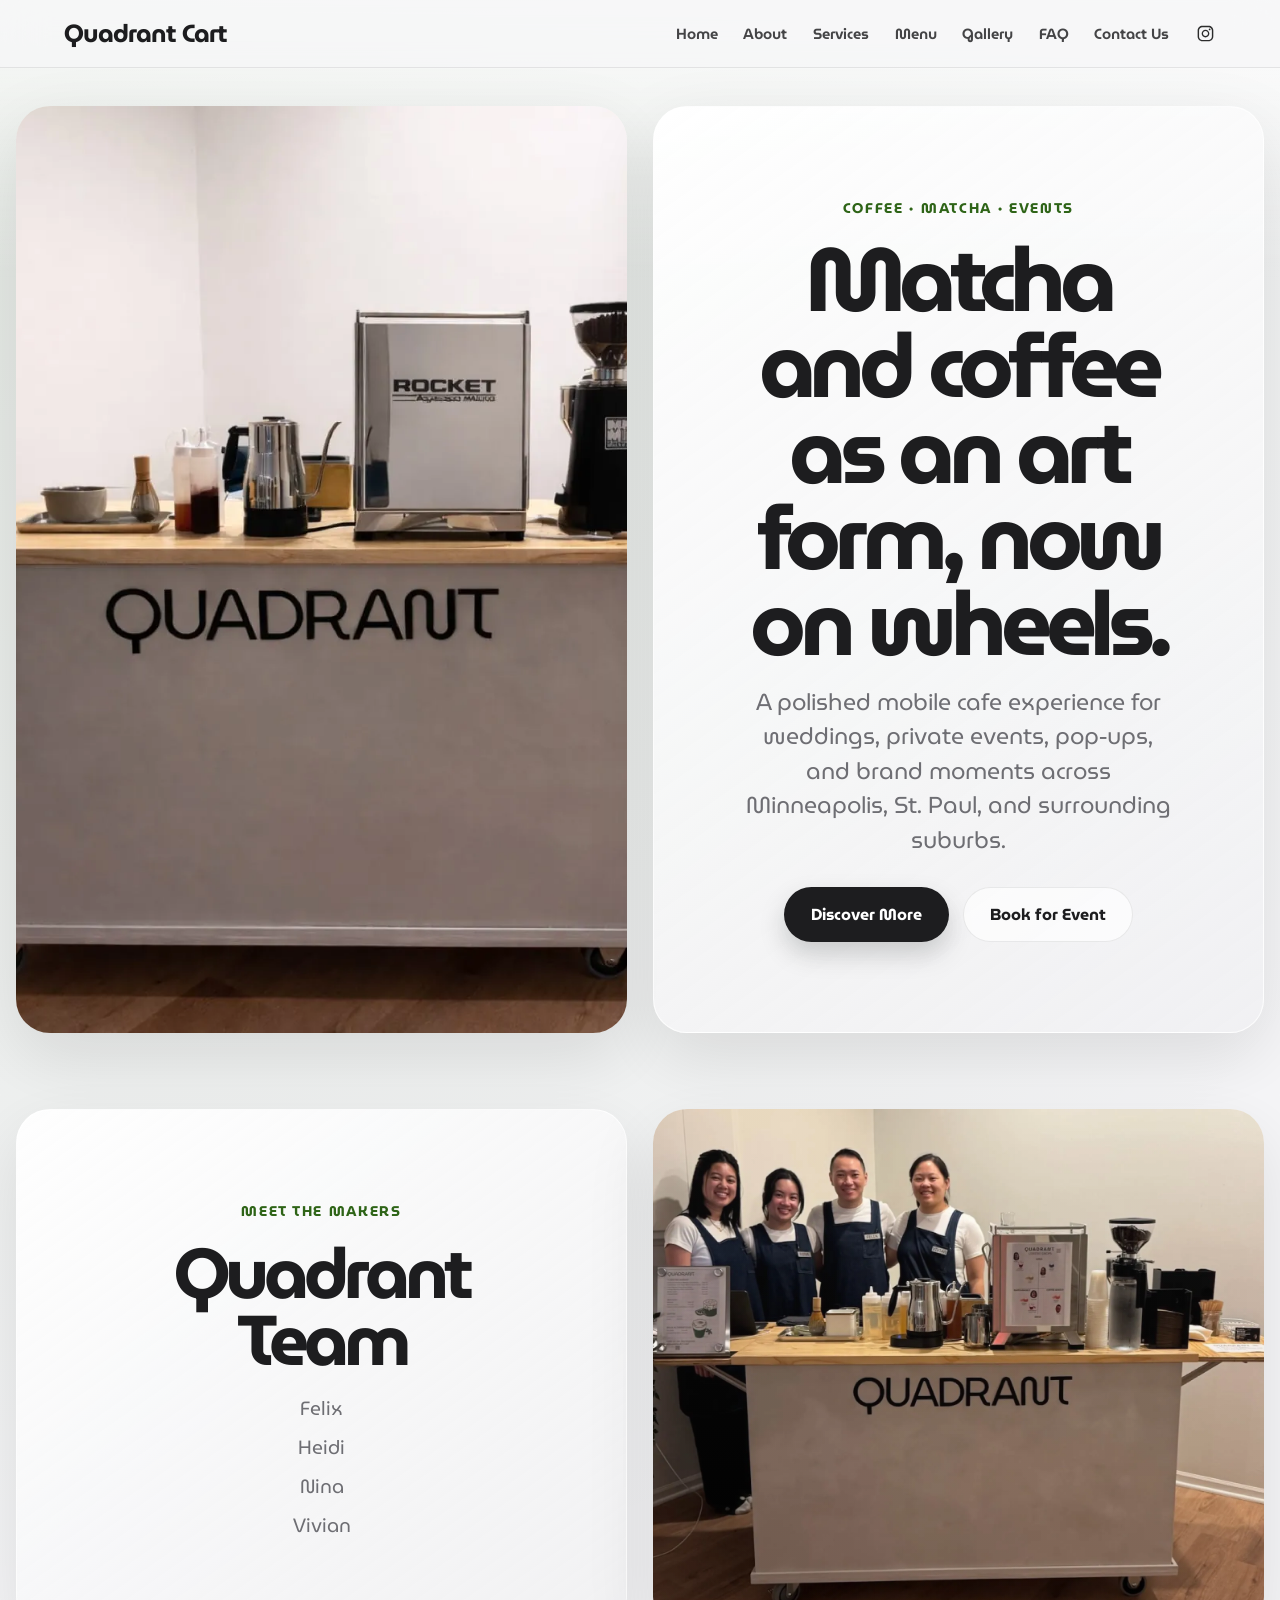
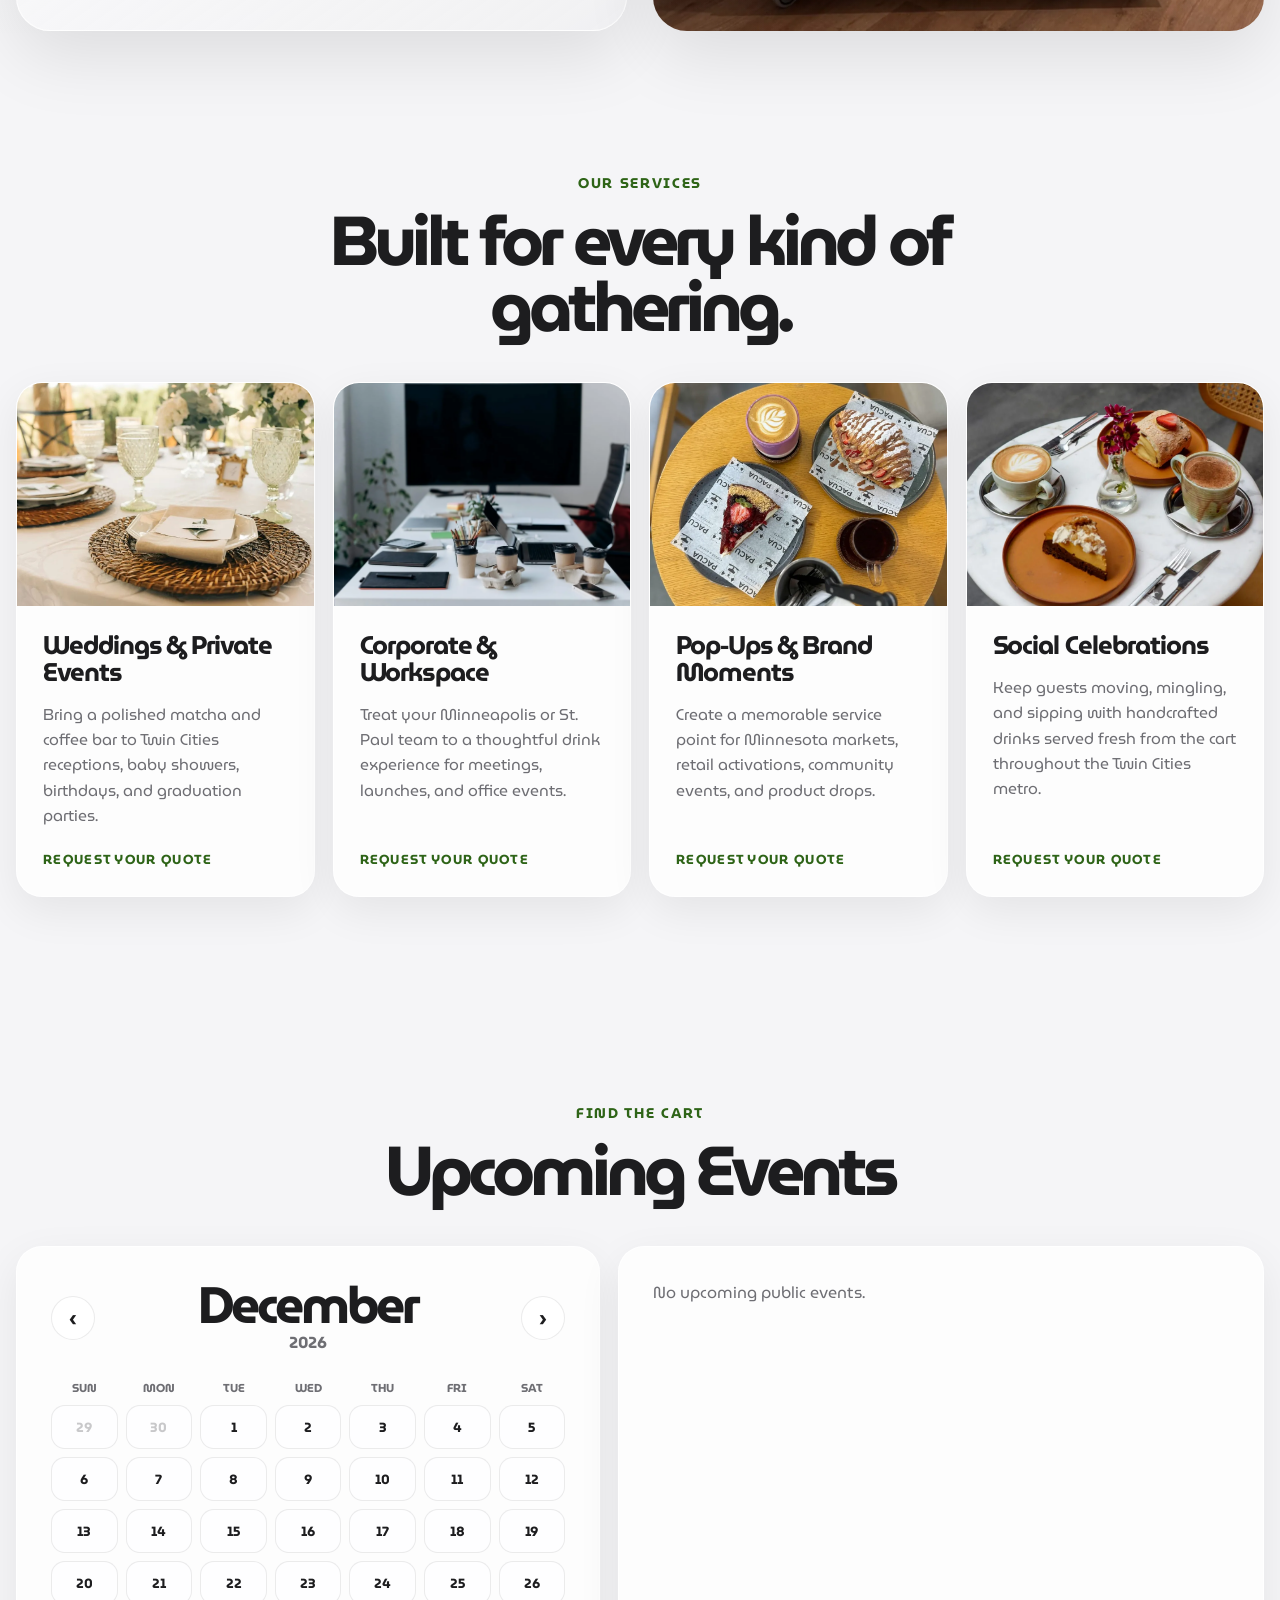
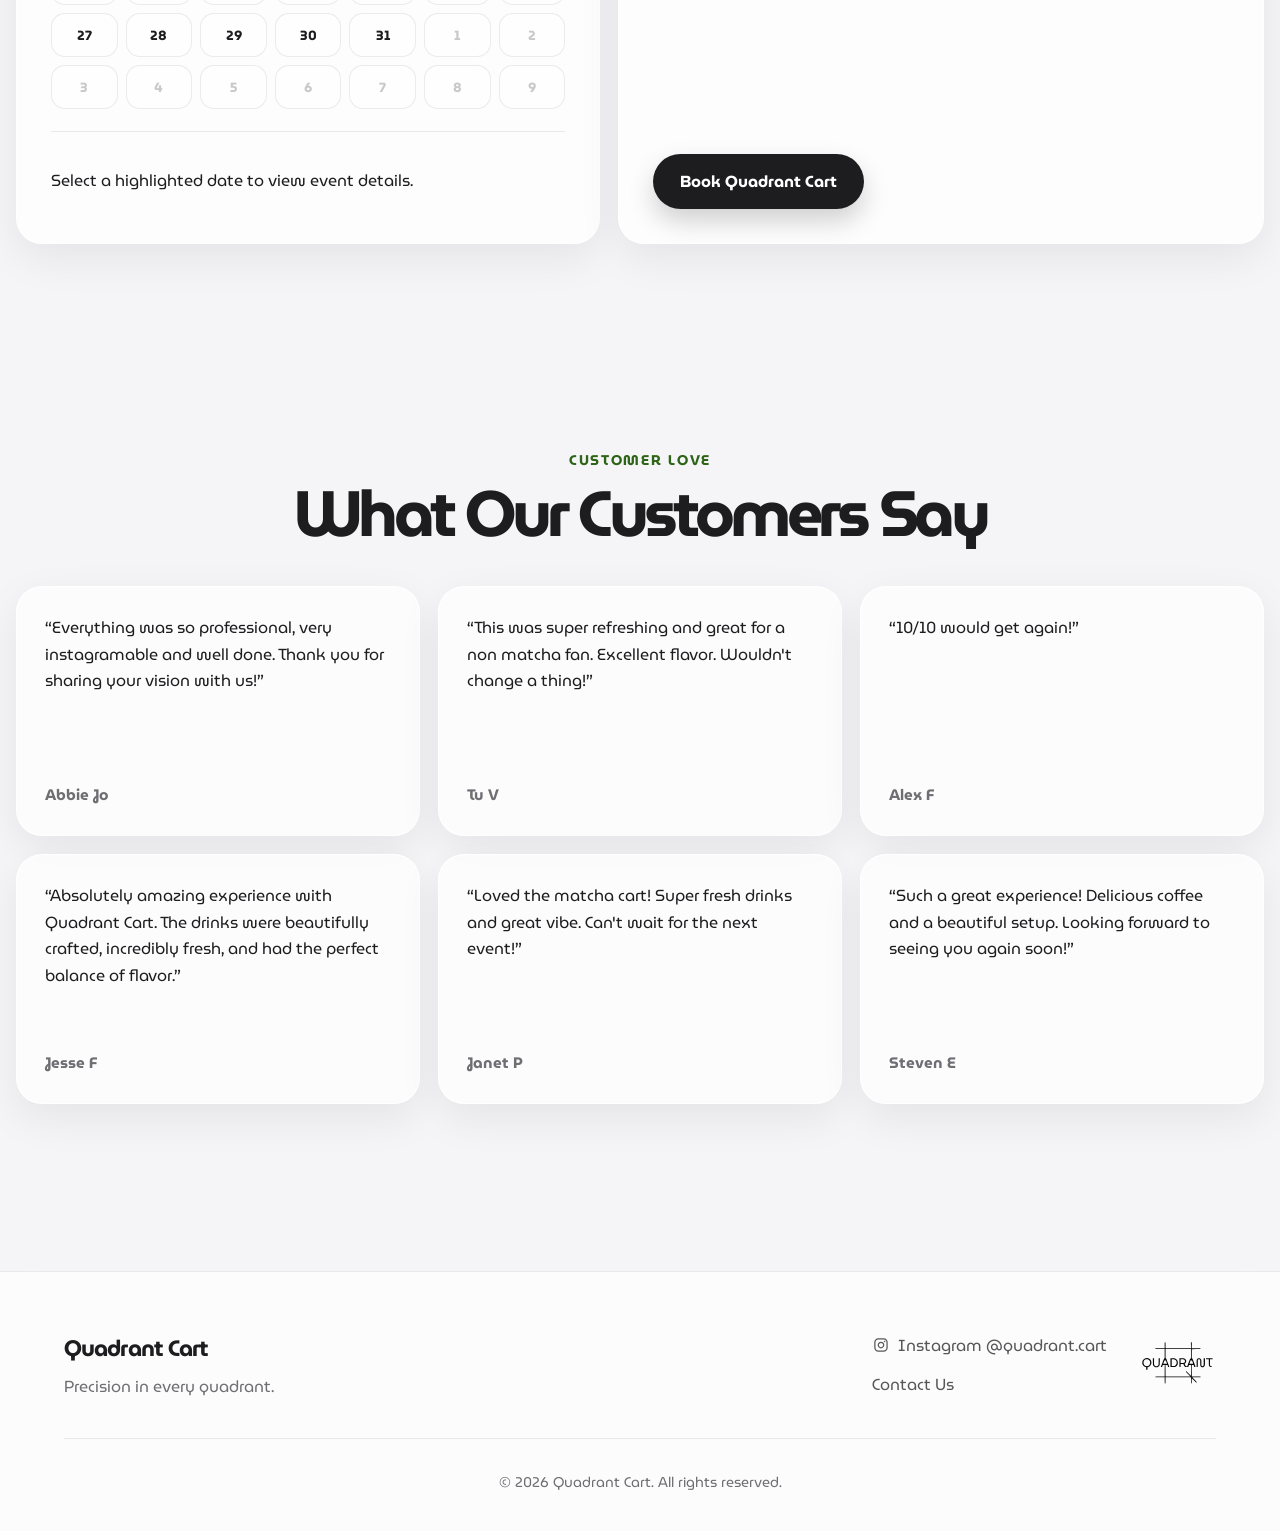
==== commit 9763973a: "Add analytics and update website content" ====
--- a/index.html
+++ b/index.html
@@ -2,6 +2,15 @@
 <html lang="en">
 
 <head>
+    <!-- Google tag (gtag.js) -->
+    <script async src="https://www.googletagmanager.com/gtag/js?id=G-YGGLJJ0MZ8"></script>
+    <script>
+      window.dataLayer = window.dataLayer || [];
+      function gtag(){dataLayer.push(arguments);}
+      gtag('js', new Date());
+
+      gtag('config', 'G-YGGLJJ0MZ8');
+    </script>
     <meta charset="UTF-8">
     <meta name="viewport" content="width=device-width, initial-scale=1.0, viewport-fit=cover">
     <title>Quadrant Cart | Minneapolis & St. Paul Mobile Coffee and Matcha Cart</title>
@@ -32,7 +41,7 @@
             "@context": "https://schema.org",
             "@type": "FoodEstablishment",
             "name": "Quadrant Cart",
-            "url": "https://jfan1234.github.io/Quadrant-Cart-Website/",
+            "url": "https://quadrantcart.com/",
             "description": "Premium mobile matcha and coffee cart catering for events in Minneapolis and the Twin Cities.",
             "email": "quadrant.cart@gmail.com",
             "areaServed": "Minneapolis, Minnesota",
@@ -90,10 +99,10 @@
                 <p class="eyebrow">Meet the makers</p>
                 <h2>Quadrant Team</h2>
                 <div class="team-list">
-                    <a href="about.html#felix">Felix L.</a>
-                    <a href="about.html#heidi">Heidi L.</a>
-                    <a href="about.html#nina">Nina L.</a>
-                    <a href="about.html#vivian">Vivian H.</a>
+                    <a href="about.html#felix">Felix</a>
+                    <a href="about.html#heidi">Heidi</a>
+                    <a href="about.html#nina">Nina</a>
+                    <a href="about.html#vivian">Vivian</a>
                 </div>
             </div>
             <div class="box right-box_2" aria-label="Quadrant Cart team"></div>
